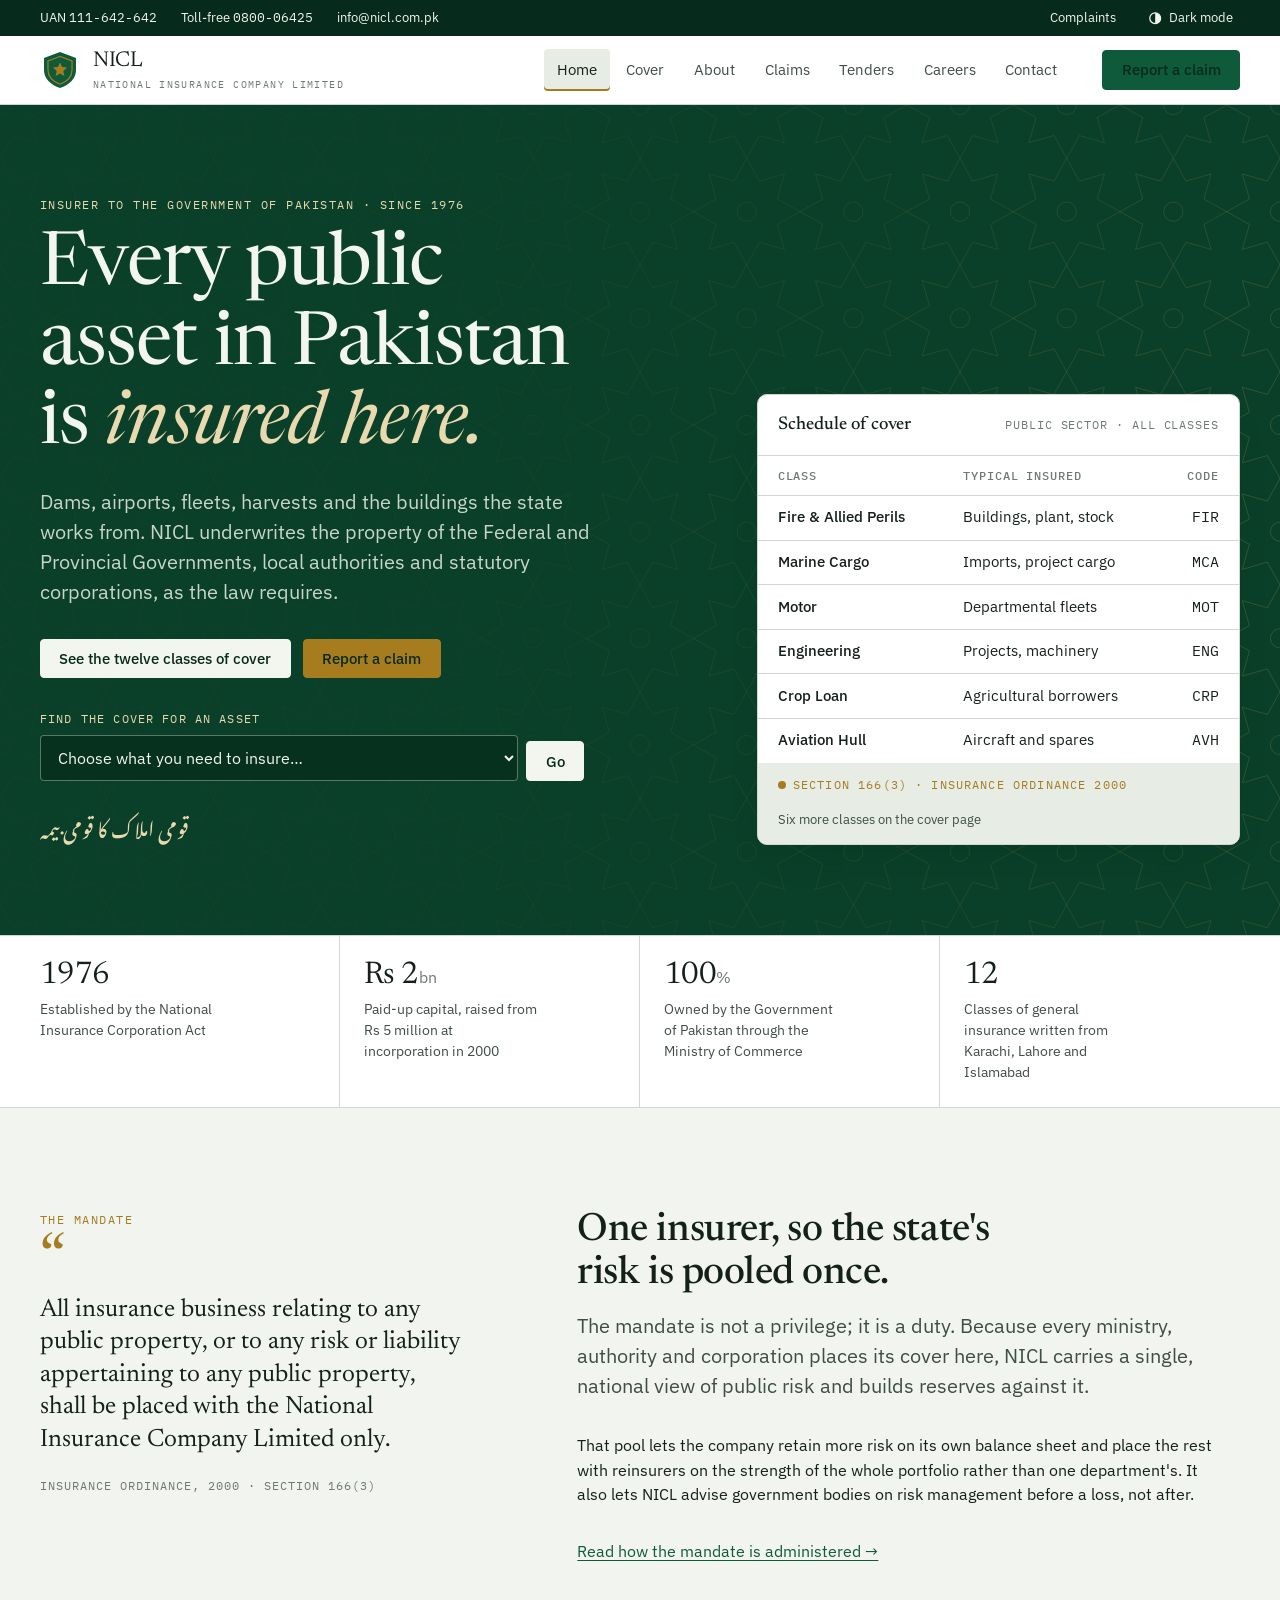
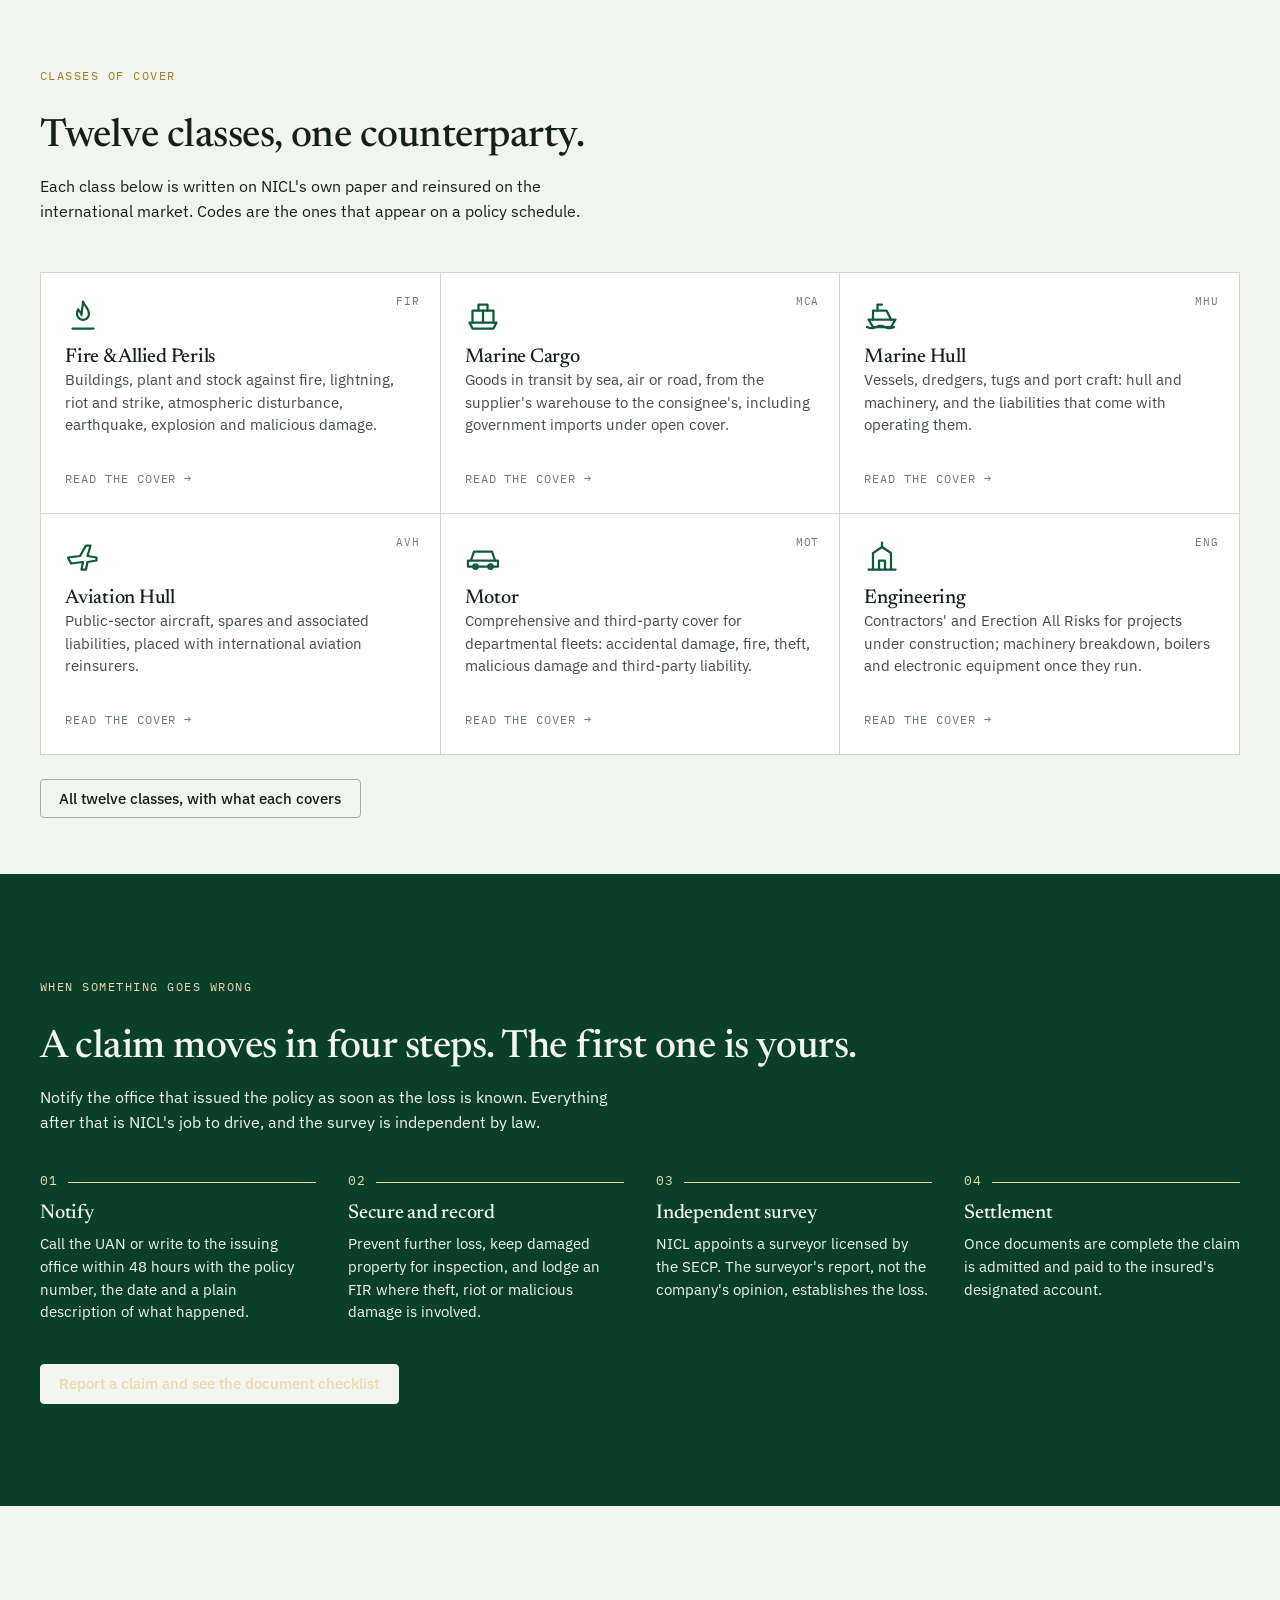
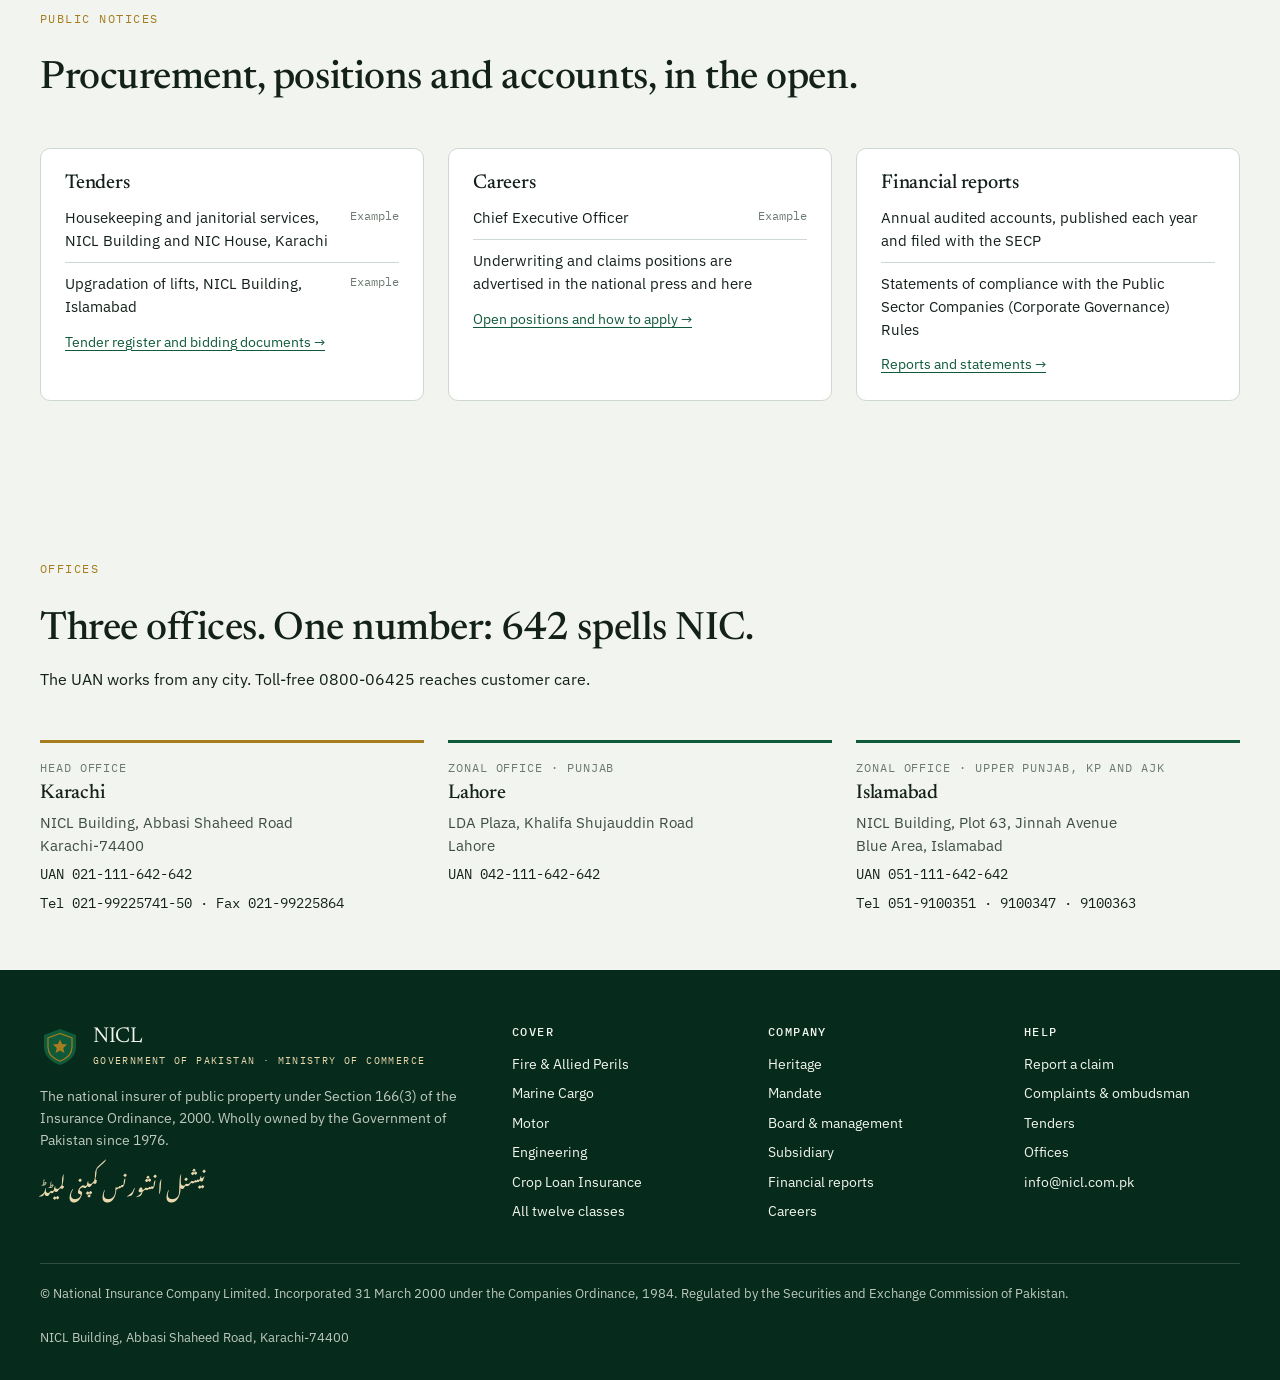
==== index.html @ 4b9f093c "NICL website redesign: static site, eight pages, light and dark themes A ground-up redesign of nicl." ====
<!doctype html>
<html lang="en">
<head>
<meta charset="utf-8">
<meta name="viewport" content="width=device-width, initial-scale=1, viewport-fit=cover">
<title>NICL · National Insurance Company Limited</title>
<meta name="description" content="The national insurer of public property in Pakistan. Twelve classes of general insurance for federal and provincial governments, local authorities and statutory corporations.">
<meta name="theme-color" content="#0a3f29">
<link rel="icon" href="data:image/svg+xml,%3Csvg xmlns='http://www.w3.org/2000/svg' viewBox='0 0 40 40'%3E%3Cpath d='M20 2 4 8v12c0 9 7 15 16 18 9-3 16-9 16-18V8Z' fill='%230f5a3a'/%3E%3Cpath d='M20 12.5l2.1 4.6 5 .5-3.8 3.4 1.1 4.9L20 23.4l-4.4 2.5 1.1-4.9-3.8-3.4 5-.5Z' fill='%23d6b25a'/%3E%3C/svg%3E">
<link rel="preconnect" href="https://fonts.googleapis.com"><link rel="preconnect" href="https://fonts.gstatic.com" crossorigin><link rel="stylesheet" href="https://fonts.googleapis.com/css2?family=Newsreader:ital,opsz,wght@0,6..72,400;0,6..72,500;1,6..72,400&family=IBM+Plex+Sans:wght@400;500;600&family=IBM+Plex+Mono:wght@400;500&family=Noto+Nastaliq+Urdu:wght@400&display=swap">
<link rel="stylesheet" href="assets/site.css">
</head>
<body>
<a class="skip" href="#main">Skip to content</a>
<div class="topbar"><div class="wrap">
  <span>UAN <a class="num" href="#contact-numbers">111-642-642</a></span>
  <span>Toll-free <a class="num" href="#contact-numbers">0800-06425</a></span>
  <a href="mailto:info@nicl.com.pk">info@nicl.com.pk</a>
  <span class="spacer"></span>
  <a href="complaints.html">Complaints</a>
  <button class="theme-btn" type="button" data-theme-toggle aria-pressed="false"><svg viewBox="0 0 16 16" aria-hidden="true"><circle cx="8" cy="8" r="6" fill="none" stroke="currentColor" stroke-width="1.4"/><path d="M8 2a6 6 0 0 1 0 12Z" fill="currentColor"/></svg><span>Dark mode</span></button>
</div></div>
<header class="header"><div class="wrap">
  <a class="brand" href="index.html" aria-label="NICL home"><svg viewBox="0 0 40 40" aria-hidden="true" focusable="false"><path d="M20 2 4 8v12c0 9 7 15 16 18 9-3 16-9 16-18V8Z" fill="var(--green)"/><path d="M20 6.5 8 11v9c0 7 5.2 11.6 12 14.2C26.8 31.6 32 27 32 20v-9Z" fill="none" stroke="var(--brass)" stroke-width="1.2"/><path d="M20 12.5l2.1 4.6 5 .5-3.8 3.4 1.1 4.9L20 23.4l-4.4 2.5 1.1-4.9-3.8-3.4 5-.5Z" fill="var(--brass)"/></svg><span><span class="brand-name">NICL</span><span class="brand-sub">National Insurance Company Limited</span></span></a>
  <button class="menu-btn" type="button" aria-expanded="false" aria-controls="site-nav">Menu</button>
  <nav class="nav" id="site-nav" aria-label="Primary"><ul><li><a href="index.html" aria-current="page">Home</a></li><li><a href="cover.html">Cover</a></li><li><a href="about.html">About</a></li><li><a href="claims.html">Claims</a></li><li><a href="tenders.html">Tenders</a></li><li><a href="careers.html">Careers</a></li><li><a href="contact.html">Contact</a></li></ul></nav>
  <a class="btn btn--primary cta" href="claims.html">Report a claim</a>
</div></header>
<main id="main">

<section class="hero" aria-labelledby="hero-title">
  <canvas id="hero-lattice" aria-hidden="true"></canvas>
  <div class="wrap">
    <div>
      <p class="eyebrow rise">Insurer to the Government of Pakistan · since 1976</p>
      <h1 id="hero-title" class="rise">Every public asset in Pakistan is <em>insured here.</em></h1>
      <p class="lede rise">Dams, airports, fleets, harvests and the buildings the state works from. NICL underwrites the property of the Federal and Provincial Governments, local authorities and statutory corporations, as the law requires.</p>
      <div class="hero-actions rise">
        <a class="btn btn--light" href="cover.html">See the twelve classes of cover</a>
        <a class="btn btn--brass" href="claims.html">Report a claim</a>
      </div>
      <form class="finder" id="finder" action="cover.html">
        <div>
          <label for="finder-select">Find the cover for an asset</label>
          <select id="finder-select" name="class">
            <option value="">Choose what you need to insure…</option>
            <option value="cover.html#fire">Fire & Allied Perils</option><option value="cover.html#marine-cargo">Marine Cargo</option><option value="cover.html#marine-hull">Marine Hull</option><option value="cover.html#aviation">Aviation Hull</option><option value="cover.html#motor">Motor</option><option value="cover.html#engineering">Engineering</option><option value="cover.html#crop">Crop Loan Insurance</option><option value="cover.html#surety">Credit Risk & Suretyship</option><option value="cover.html#liability">Liability</option><option value="cover.html#workers">Workers' Compensation</option><option value="cover.html#health">Accident & Health</option><option value="cover.html#travel">Travel</option>
          </select>
        </div>
        <button class="btn btn--light" type="submit">Go</button>
      </form>
      <p class="hero-urdu urdu" lang="ur">قومی املاک کا قومی بیمہ</p>
    </div>
    <div class="schedule" aria-label="Summary of what NICL covers">
      <div class="schedule-head"><strong>Schedule of cover</strong><span>Public sector · all classes</span></div>
      <table>
        <thead><tr><th scope="col">Class</th><th scope="col">Typical insured</th><th scope="col">Code</th></tr></thead>
        <tbody>
          <tr><td><a href="cover.html#fire">Fire &amp; Allied Perils</a></td><td>Buildings, plant, stock</td><td class="num">FIR</td></tr>
          <tr><td><a href="cover.html#marine-cargo">Marine Cargo</a></td><td>Imports, project cargo</td><td class="num">MCA</td></tr>
          <tr><td><a href="cover.html#motor">Motor</a></td><td>Departmental fleets</td><td class="num">MOT</td></tr>
          <tr><td><a href="cover.html#engineering">Engineering</a></td><td>Projects, machinery</td><td class="num">ENG</td></tr>
          <tr><td><a href="cover.html#crop">Crop Loan</a></td><td>Agricultural borrowers</td><td class="num">CRP</td></tr>
          <tr><td><a href="cover.html#aviation">Aviation Hull</a></td><td>Aircraft and spares</td><td class="num">AVH</td></tr>
        </tbody>
      </table>
      <div class="schedule-foot"><span class="seal">Section 166(3) · Insurance Ordinance 2000</span><span>Six more classes on the cover page</span></div>
    </div>
  </div>
</section>

<section class="mandate" aria-label="Key facts">
  <div class="wrap">
    <div class="fact"><b>1976</b><span>Established by the National Insurance Corporation Act</span></div>
    <div class="fact"><b>Rs&nbsp;2<small>bn</small></b><span>Paid-up capital, raised from Rs 5 million at incorporation in 2000</span></div>
    <div class="fact"><b>100<small>%</small></b><span>Owned by the Government of Pakistan through the Ministry of Commerce</span></div>
    <div class="fact"><b>12</b><span>Classes of general insurance written from Karachi, Lahore and Islamabad</span></div>
  </div>
</section>

<section class="section" aria-labelledby="mandate-title">
  <div class="wrap ordinance">
    <div>
      <p class="eyebrow">The mandate</p>
      <blockquote>All insurance business relating to any public property, or to any risk or liability appertaining to any public property, shall be placed with the National Insurance Company Limited only.
        <cite>Insurance Ordinance, 2000 · Section 166(3)</cite>
      </blockquote>
    </div>
    <div class="body">
      <h2 id="mandate-title">One insurer, so the state's risk is pooled once.</h2>
      <p class="lede">The mandate is not a privilege; it is a duty. Because every ministry, authority and corporation places its cover here, NICL carries a single, national view of public risk and builds reserves against it.</p>
      <p>That pool lets the company retain more risk on its own balance sheet and place the rest with reinsurers on the strength of the whole portfolio rather than one department's. It also lets NICL advise government bodies on risk management before a loss, not after.</p>
      <p><a href="about.html#mandate">Read how the mandate is administered →</a></p>
    </div>
  </div>
</section>

<section class="section section--tight" aria-labelledby="classes-title" style="padding-top:0">
  <div class="wrap">
    <div class="section-head">
      <p class="eyebrow">Classes of cover</p>
      <h2 id="classes-title">Twelve classes, one counterparty.</h2>
      <p>Each class below is written on NICL's own paper and reinsured on the international market. Codes are the ones that appear on a policy schedule.</p>
    </div>
    <div class="classes">
      <a class="class" href="cover.html#fire">
  <span class="class-code num" aria-hidden="true">FIR</span>
  <span class="class-glyph"><svg viewBox="0 0 24 24"><path d="M12 3c1 3 4 4.5 4 8.5A4 4 0 0 1 8 11c0-1 .3-2 .8-2.8C9.5 10 11 10.5 11 12c0-3 1-6 1-9Z"/><path d="M5 21h14"/></svg></span>
  <span><h3>Fire &amp; Allied Perils</h3><p>Buildings, plant and stock against fire, lightning, riot and strike, atmospheric disturbance, earthquake, explosion and malicious damage.</p></span>
  <span class="class-more">Read the cover →</span>
</a>
<a class="class" href="cover.html#marine-cargo">
  <span class="class-code num" aria-hidden="true">MCA</span>
  <span class="class-glyph"><svg viewBox="0 0 24 24"><path d="M3 17h18l-2 4H5Z"/><path d="M5 17V9h14v8"/><path d="M9 9V5h6v4"/><path d="M12 9v8"/></svg></span>
  <span><h3>Marine Cargo</h3><p>Goods in transit by sea, air or road, from the supplier's warehouse to the consignee's, including government imports under open cover.</p></span>
  <span class="class-more">Read the cover →</span>
</a>
<a class="class" href="cover.html#marine-hull">
  <span class="class-code num" aria-hidden="true">MHU</span>
  <span class="class-glyph"><svg viewBox="0 0 24 24"><path d="M3 15h18l-3 5H6Z"/><path d="M6 15V9h9l3 6"/><path d="M9 9V5h3"/><path d="M2 20c2 1 4 1 6 0s4-1 6 0 4 1 6 0"/></svg></span>
  <span><h3>Marine Hull</h3><p>Vessels, dredgers, tugs and port craft: hull and machinery, and the liabilities that come with operating them.</p></span>
  <span class="class-more">Read the cover →</span>
</a>
<a class="class" href="cover.html#aviation">
  <span class="class-code num" aria-hidden="true">AVH</span>
  <span class="class-glyph"><svg viewBox="0 0 24 24"><path d="M2 13l8-1 4-7h3l-2 7 6 1v2l-6 1-1 5h-3l1-5-8 1Z"/></svg></span>
  <span><h3>Aviation Hull</h3><p>Public-sector aircraft, spares and associated liabilities, placed with international aviation reinsurers.</p></span>
  <span class="class-more">Read the cover →</span>
</a>
<a class="class" href="cover.html#motor">
  <span class="class-code num" aria-hidden="true">MOT</span>
  <span class="class-glyph"><svg viewBox="0 0 24 24"><path d="M4 15l2-6h12l2 6"/><path d="M2 15h20v4H2Z"/><circle cx="7" cy="19" r="1.5"/><circle cx="17" cy="19" r="1.5"/></svg></span>
  <span><h3>Motor</h3><p>Comprehensive and third-party cover for departmental fleets: accidental damage, fire, theft, malicious damage and third-party liability.</p></span>
  <span class="class-more">Read the cover →</span>
</a>
<a class="class" href="cover.html#engineering">
  <span class="class-code num" aria-hidden="true">ENG</span>
  <span class="class-glyph"><svg viewBox="0 0 24 24"><path d="M3 21h18"/><path d="M6 21V10l6-4 6 4v11"/><path d="M10 21v-6h4v6"/><path d="M12 3v3"/></svg></span>
  <span><h3>Engineering</h3><p>Contractors' and Erection All Risks for projects under construction; machinery breakdown, boilers and electronic equipment once they run.</p></span>
  <span class="class-more">Read the cover →</span>
</a>
    </div>
    <p style="margin-top:1.5rem"><a class="btn btn--ghost" href="cover.html">All twelve classes, with what each covers</a></p>
  </div>
</section>

<section class="section section--green" aria-labelledby="claims-title">
  <div class="wrap">
    <div class="section-head">
      <p class="eyebrow">When something goes wrong</p>
      <h2 id="claims-title">A claim moves in four steps. The first one is yours.</h2>
      <p>Notify the office that issued the policy as soon as the loss is known. Everything after that is NICL's job to drive, and the survey is independent by law.</p>
    </div>
    <ol class="steps">
      <li><h3>Notify</h3><p>Call the UAN or write to the issuing office within 48 hours with the policy number, the date and a plain description of what happened.</p></li>
      <li><h3>Secure and record</h3><p>Prevent further loss, keep damaged property for inspection, and lodge an FIR where theft, riot or malicious damage is involved.</p></li>
      <li><h3>Independent survey</h3><p>NICL appoints a surveyor licensed by the SECP. The surveyor's report, not the company's opinion, establishes the loss.</p></li>
      <li><h3>Settlement</h3><p>Once documents are complete the claim is admitted and paid to the insured's designated account.</p></li>
    </ol>
    <p style="margin-top:2.5rem"><a class="btn btn--light" href="claims.html">Report a claim and see the document checklist</a></p>
  </div>
</section>

<section class="section" aria-labelledby="notices-title">
  <div class="wrap">
    <div class="section-head">
      <p class="eyebrow">Public notices</p>
      <h2 id="notices-title">Procurement, positions and accounts, in the open.</h2>
    </div>
    <div class="notices">
      <div class="notice">
        <h3>Tenders</h3>
        <ul>
          <li><span>Housekeeping and janitorial services, NICL Building and NIC House, Karachi</span><time>Example</time></li>
          <li><span>Upgradation of lifts, NICL Building, Islamabad</span><time>Example</time></li>
        </ul>
        <a class="more" href="tenders.html">Tender register and bidding documents →</a>
      </div>
      <div class="notice">
        <h3>Careers</h3>
        <ul>
          <li><span>Chief Executive Officer</span><time>Example</time></li>
          <li><span>Underwriting and claims positions are advertised in the national press and here</span><time></time></li>
        </ul>
        <a class="more" href="careers.html">Open positions and how to apply →</a>
      </div>
      <div class="notice">
        <h3>Financial reports</h3>
        <ul>
          <li><span>Annual audited accounts, published each year and filed with the SECP</span><time></time></li>
          <li><span>Statements of compliance with the Public Sector Companies (Corporate Governance) Rules</span><time></time></li>
        </ul>
        <a class="more" href="about.html#reports">Reports and statements →</a>
      </div>
    </div>
  </div>
</section>

<section class="section section--tight" aria-labelledby="offices-title" id="contact-numbers">
  <div class="wrap">
    <div class="section-head">
      <p class="eyebrow">Offices</p>
      <h2 id="offices-title">Three offices. One number: 642 spells NIC.</h2>
      <p>The UAN works from any city. Toll-free 0800-06425 reaches customer care.</p>
    </div>
    <div class="offices">
      <div class="office is-head"><span class="region">Head office</span><h3>Karachi</h3><address>NICL Building, Abbasi Shaheed Road<br>Karachi-74400</address><span class="num">UAN 021-111-642-642</span><span class="num">Tel 021-99225741-50 · Fax 021-99225864</span></div>
      <div class="office"><span class="region">Zonal office · Punjab</span><h3>Lahore</h3><address>LDA Plaza, Khalifa Shujauddin Road<br>Lahore</address><span class="num">UAN 042-111-642-642</span></div>
      <div class="office"><span class="region">Zonal office · Upper Punjab, KP and AJK</span><h3>Islamabad</h3><address>NICL Building, Plot 63, Jinnah Avenue<br>Blue Area, Islamabad</address><span class="num">UAN 051-111-642-642</span><span class="num">Tel 051-9100351 · 9100347 · 9100363</span></div>
    </div>
  </div>
</section>

</main>
<footer class="footer"><div class="wrap">
  <div class="footer-grid">
    <div>
      <a class="brand" href="index.html"><svg viewBox="0 0 40 40" aria-hidden="true" focusable="false"><path d="M20 2 4 8v12c0 9 7 15 16 18 9-3 16-9 16-18V8Z" fill="var(--green)"/><path d="M20 6.5 8 11v9c0 7 5.2 11.6 12 14.2C26.8 31.6 32 27 32 20v-9Z" fill="none" stroke="var(--brass)" stroke-width="1.2"/><path d="M20 12.5l2.1 4.6 5 .5-3.8 3.4 1.1 4.9L20 23.4l-4.4 2.5 1.1-4.9-3.8-3.4 5-.5Z" fill="var(--brass)"/></svg><span><span class="brand-name">NICL</span><span class="brand-sub">Government of Pakistan · Ministry of Commerce</span></span></a>
      <p>The national insurer of public property under Section 166(3) of the Insurance Ordinance, 2000. Wholly owned by the Government of Pakistan since 1976.</p>
      <p class="urdu" lang="ur">نیشنل انشورنس کمپنی لمیٹڈ</p>
    </div>
    <div><h4>Cover</h4><ul>
      <li><a href="cover.html#fire">Fire &amp; Allied Perils</a></li>
      <li><a href="cover.html#marine-cargo">Marine Cargo</a></li>
      <li><a href="cover.html#motor">Motor</a></li>
      <li><a href="cover.html#engineering">Engineering</a></li>
      <li><a href="cover.html#crop">Crop Loan Insurance</a></li>
      <li><a href="cover.html">All twelve classes</a></li>
    </ul></div>
    <div><h4>Company</h4><ul>
      <li><a href="about.html#heritage">Heritage</a></li>
      <li><a href="about.html#mandate">Mandate</a></li>
      <li><a href="about.html#leadership">Board &amp; management</a></li>
      <li><a href="about.html#subsidiary">Subsidiary</a></li>
      <li><a href="about.html#reports">Financial reports</a></li>
      <li><a href="careers.html">Careers</a></li>
    </ul></div>
    <div><h4>Help</h4><ul>
      <li><a href="claims.html">Report a claim</a></li>
      <li><a href="complaints.html">Complaints &amp; ombudsman</a></li>
      <li><a href="tenders.html">Tenders</a></li>
      <li><a href="contact.html">Offices</a></li>
      <li><a href="mailto:info@nicl.com.pk">info@nicl.com.pk</a></li>
    </ul></div>
  </div>
  <div class="footer-legal">
    <p>© National Insurance Company Limited. Incorporated 31 March 2000 under the Companies Ordinance, 1984. Regulated by the Securities and Exchange Commission of Pakistan.</p>
    <p>NICL Building, Abbasi Shaheed Road, Karachi-74400</p>
  </div>
</div></footer>
<script src="assets/site.js" defer></script>
</body>
</html>
---- assets/site.css ----
/* ==========================================================================
   NICL — National Insurance Company Limited
   Design system. Every colour, size and duration lives here as a token.
   Light is the default; dark follows the viewer's preference or an explicit
   data-theme stamp on <html>.
   ========================================================================== */

:root {
  /* Ground and surfaces: a lime-washed paper, biased toward the green. */
  --ground: #f1f4ef;
  --surface: #ffffff;
  --surface-2: #e7ece5;
  --ink: #14201a;
  --ink-2: #3f4d45;
  --ink-3: #6d7a72;
  --line: #cfd8d0;
  --line-strong: #9fb0a4;

  /* Brand: the deep state green, and brass for seals and rules. */
  --green: #0f5a3a;
  --green-deep: #0a3f29;
  --green-ink: #062a1b;
  --green-tint: #d9e8dd;
  --brass: #a67c1f;
  --brass-soft: #e9d9ae;
  --on-green: #f3f6ee;

  /* Semantic, separate from the accent. */
  --ok: #1f7a4d;
  --warn: #9a6400;
  --critical: #a83232;

  /* Type */
  --font-display: "Newsreader", "Iowan Old Style", "Palatino Linotype", Georgia, serif;
  --font-body: "IBM Plex Sans", "Segoe UI", Roboto, Helvetica, Arial, sans-serif;
  --font-mono: "IBM Plex Mono", "SFMono-Regular", Menlo, Consolas, monospace;
  --font-urdu: "Noto Nastaliq Urdu", "Jameel Noori Nastaleeq", serif;

  --step--1: 0.875rem;
  --step-0: 1rem;
  --step-1: 1.25rem;
  --step-2: 1.5625rem;
  --step-3: 1.953rem;
  --step-4: 2.441rem;
  --step-5: 3.052rem;
  --step-6: clamp(2.8rem, 6vw, 4.6rem);

  --measure: 64ch;
  --gutter: clamp(1rem, 4vw, 2.5rem);
  --wrap: 1200px;
  --radius: 4px;
  --radius-lg: 10px;

  --ease: cubic-bezier(.2,.7,.2,1);
  --t-fast: 160ms;
  --t-slow: 420ms;

  --shadow-lift: 0 18px 40px -24px rgba(6, 42, 27, .35);
  color-scheme: light;
}

@media (prefers-color-scheme: dark) {
  :root:not([data-theme="light"]) {
    --ground: #0d1712;
    --surface: #142019;
    --surface-2: #1b2a21;
    --ink: #edf0e8;
    --ink-2: #c1cbc2;
    --ink-3: #8c9a90;
    --line: #26362c;
    --line-strong: #3d5245;
    --green: #5fbf92;
    --green-deep: #0c3d28;
    --green-ink: #07271a;
    --green-tint: #173627;
    --brass: #d6b25a;
    --brass-soft: #4a3d1c;
    --on-green: #eef3ea;
    --ok: #6fcf97;
    --warn: #e0b04a;
    --critical: #e08080;
    --shadow-lift: 0 18px 40px -24px rgba(0, 0, 0, .7);
    color-scheme: dark;
  }
}
:root[data-theme="dark"] {
  --ground: #0d1712;
  --surface: #142019;
  --surface-2: #1b2a21;
  --ink: #edf0e8;
  --ink-2: #c1cbc2;
  --ink-3: #8c9a90;
  --line: #26362c;
  --line-strong: #3d5245;
  --green: #5fbf92;
  --green-deep: #0c3d28;
  --green-ink: #07271a;
  --green-tint: #173627;
  --brass: #d6b25a;
  --brass-soft: #4a3d1c;
  --on-green: #eef3ea;
  --ok: #6fcf97;
  --warn: #e0b04a;
  --critical: #e08080;
  --shadow-lift: 0 18px 40px -24px rgba(0, 0, 0, .7);
  color-scheme: dark;
}

/* --------------------------------------------------------------------------
   Base
   -------------------------------------------------------------------------- */
*, *::before, *::after { box-sizing: border-box; }
html { -webkit-text-size-adjust: 100%; scroll-behavior: smooth; }
html, body { overflow-x: clip; }
@media (prefers-reduced-motion: reduce) {
  html { scroll-behavior: auto; }
  *, *::before, *::after { animation: none !important; transition: none !important; }
}
body {
  margin: 0;
  background: var(--ground);
  color: var(--ink);
  font-family: var(--font-body);
  font-size: var(--step-0);
  line-height: 1.55;
  -webkit-font-smoothing: antialiased;
}
img, svg { max-width: 100%; display: block; }
a { color: var(--green); text-underline-offset: .18em; text-decoration-thickness: 1px; }
a:hover { color: var(--green-deep); }
:root[data-theme="dark"] a:hover, :root:not([data-theme="light"]) a:hover { color: var(--brass); }
:focus-visible { outline: 3px solid var(--brass); outline-offset: 3px; border-radius: 2px; }
[hidden] { display: none !important; }

h1, h2, h3, h4 {
  font-family: var(--font-display);
  font-weight: 500;
  line-height: 1.08;
  letter-spacing: -0.012em;
  margin: 0;
  text-wrap: balance;
  color: var(--ink);
}
h1 { font-size: var(--step-6); font-weight: 400; }
h2 { font-size: var(--step-4); }
h3 { font-size: var(--step-2); }
h4 { font-size: var(--step-1); font-family: var(--font-body); font-weight: 600; letter-spacing: 0; }
p { margin: 0; max-width: var(--measure); }
p + p { margin-top: 1em; }
.lede { font-size: var(--step-1); line-height: 1.5; color: var(--ink-2); }
.small { font-size: var(--step--1); color: var(--ink-3); }
.eyebrow {
  font-family: var(--font-mono);
  font-size: .78rem;
  letter-spacing: .12em;
  text-transform: uppercase;
  color: var(--brass);
  margin: 0 0 .9rem;
}
.num { font-variant-numeric: tabular-nums; font-family: var(--font-mono); }
.urdu { font-family: var(--font-urdu); unicode-bidi: isolate; line-height: 2; max-width: none; }

.skip {
  position: absolute; left: 1rem; top: -4rem;
  background: var(--green); color: var(--on-green); padding: .6rem 1rem;
  border-radius: var(--radius); z-index: 100; text-decoration: none;
}
.skip:focus { top: 1rem; }

.wrap { width: min(100% - 2 * var(--gutter), var(--wrap)); margin-inline: auto; }
.section { padding-block: clamp(3.5rem, 8vw, 6.5rem); }
.section--tight { padding-block: clamp(2rem, 5vw, 3.5rem); }
.section--green { background: var(--green-deep); color: var(--on-green); }
.section--green h2, .section--green h3, .section--green p { color: var(--on-green); }
.section--green .eyebrow { color: var(--brass-soft); }
.section--green a { color: var(--brass-soft); }
.section-head { display: grid; gap: 1rem; margin-bottom: clamp(1.75rem, 4vw, 3rem); max-width: 60rem; }
.section-head p { max-width: 58ch; }
.rule { border: 0; border-top: 1px solid var(--line); margin: 0; }
.rule--brass { border-top: 2px solid var(--brass); width: 4rem; }

/* --------------------------------------------------------------------------
   Header
   -------------------------------------------------------------------------- */
.topbar {
  background: var(--green-ink);
  color: var(--on-green);
  font-size: .8rem;
}
.topbar .wrap { display: flex; flex-wrap: wrap; gap: .5rem 1.5rem; align-items: center; min-height: 2.25rem; }
.topbar a { color: var(--on-green); text-decoration: none; }
.topbar a:hover { color: var(--brass-soft); text-decoration: underline; }
.topbar .spacer { flex: 1; }
.topbar .num { font-size: .8rem; }

.header {
  position: sticky; top: env(safe-area-inset-top, 0px); z-index: 50;
  background: color-mix(in srgb, var(--surface) 92%, transparent);
  backdrop-filter: saturate(140%) blur(10px);
  border-bottom: 1px solid var(--line);
}
.header .wrap { display: flex; align-items: center; gap: 1.5rem; min-height: 4.25rem; }
.brand { display: flex; align-items: center; gap: .8rem; text-decoration: none; color: var(--ink); }
.brand svg { width: 2.5rem; height: 2.5rem; flex: none; }
.brand-name { font-family: var(--font-display); font-size: 1.35rem; line-height: 1; letter-spacing: -.01em; }
.brand-sub { display: block; font-family: var(--font-mono); font-size: .62rem; letter-spacing: .14em; text-transform: uppercase; color: var(--ink-3); margin-top: .3rem; }
.nav { margin-left: auto; }
.nav ul { list-style: none; margin: 0; padding: 0; display: flex; gap: .25rem; }
.nav a {
  display: inline-block; padding: .55rem .8rem; border-radius: var(--radius);
  color: var(--ink-2); text-decoration: none; font-size: .95rem;
}
.nav a:hover, .nav a[aria-current="page"] { color: var(--ink); background: var(--surface-2); }
.nav a[aria-current="page"] { box-shadow: inset 0 -2px 0 var(--brass); }
.header .cta { margin-left: .5rem; }
.menu-btn {
  display: none; margin-left: auto; background: none; border: 1px solid var(--line-strong);
  color: var(--ink); border-radius: var(--radius); padding: .5rem .7rem; font: inherit; cursor: pointer;
}
@media (max-width: 900px) {
  .nav { display: none; position: absolute; left: 0; right: 0; top: 100%; background: var(--surface); border-bottom: 1px solid var(--line); padding: .75rem var(--gutter) 1rem; }
  .nav.is-open { display: block; }
  .nav ul { flex-direction: column; }
  .nav a { display: block; padding: .8rem .6rem; font-size: 1.05rem; }
  .menu-btn { display: inline-block; }
  .header .cta { display: none; }
}

/* Buttons */
.btn {
  display: inline-flex; align-items: center; gap: .5rem;
  padding: .7rem 1.15rem; border-radius: var(--radius);
  font: 500 .95rem/1 var(--font-body); text-decoration: none; cursor: pointer;
  border: 1px solid transparent; transition: background var(--t-fast) var(--ease), color var(--t-fast) var(--ease), transform var(--t-fast) var(--ease);
}
.btn:active { transform: translateY(1px); }
.btn--primary { background: var(--green); color: var(--on-green); border-color: var(--green); }
.btn--primary:hover { background: var(--green-deep); color: var(--on-green); }
:root[data-theme="dark"] .btn--primary, :root:not([data-theme="light"]) .btn--primary { color: var(--green-ink); }
:root[data-theme="dark"] .btn--primary:hover, :root:not([data-theme="light"]) .btn--primary:hover { background: var(--brass); color: var(--green-ink); }
.btn--ghost { background: transparent; color: var(--ink); border-color: var(--line-strong); }
.btn--ghost:hover { border-color: var(--ink); color: var(--ink); }
.btn--light { background: var(--on-green); color: var(--green-ink); border-color: var(--on-green); }
.btn--light:hover { background: var(--brass-soft); color: var(--green-ink); }
.btn--brass { background: var(--brass); color: var(--green-ink); border-color: var(--brass); }
.btn--brass:hover { background: var(--brass-soft); color: var(--green-ink); }
.btn svg { width: 1em; height: 1em; }

/* --------------------------------------------------------------------------
   Hero
   -------------------------------------------------------------------------- */
.hero {
  position: relative; overflow: hidden;
  background: var(--green-deep); color: var(--on-green);
}
.hero canvas { position: absolute; inset: 0; width: 100%; height: 100%; opacity: .55; }
.hero .wrap {
  position: relative; display: grid; gap: 2.5rem;
  grid-template-columns: minmax(0, 7fr) minmax(0, 5fr);
  padding-block: clamp(3rem, 7vw, 6rem);
  align-items: end;
}
.hero h1 { color: var(--on-green); max-width: 14ch; }
.hero h1 em { font-style: italic; color: var(--brass-soft); }
.hero .lede { color: color-mix(in srgb, var(--on-green) 82%, transparent); max-width: 46ch; margin-top: 1.25rem; }
.hero .eyebrow { color: var(--brass-soft); }
.hero-actions { display: flex; flex-wrap: wrap; gap: .75rem; margin-top: 2rem; }
.hero-urdu { font-size: 1.25rem; color: var(--brass-soft); margin-top: 1.5rem; }

/* The schedule card: a policy-schedule table, the object only an insurer would show. */
.schedule {
  background: var(--surface); color: var(--ink);
  border-radius: var(--radius-lg); box-shadow: var(--shadow-lift);
  overflow: auto; border: 1px solid var(--line);
}
.schedule-head { padding: 1rem 1.25rem; border-bottom: 1px solid var(--line); display: flex; justify-content: space-between; align-items: baseline; gap: 1rem; }
.schedule-head strong { font-family: var(--font-display); font-size: 1.15rem; font-weight: 500; }
.schedule-head span { font-family: var(--font-mono); font-size: .72rem; color: var(--ink-3); letter-spacing: .08em; text-transform: uppercase; }
.schedule table { width: 100%; border-collapse: collapse; font-size: .92rem; }
.schedule th, .schedule td { text-align: left; padding: .65rem 1.25rem; border-bottom: 1px solid var(--line); vertical-align: top; }
.schedule th { font-family: var(--font-mono); font-weight: 500; font-size: .72rem; letter-spacing: .08em; text-transform: uppercase; color: var(--ink-3); }
.schedule td:last-child, .schedule th:last-child { text-align: right; white-space: nowrap; }
.schedule tr:last-child td { border-bottom: 0; }
.schedule td a { color: var(--ink); text-decoration: none; font-weight: 500; }
.schedule td a:hover { color: var(--green); text-decoration: underline; }
.schedule-foot { padding: .85rem 1.25rem; background: var(--surface-2); font-size: .82rem; color: var(--ink-2); display: flex; justify-content: space-between; gap: 1rem; flex-wrap: wrap; }
.seal { display: inline-flex; align-items: center; gap: .4rem; color: var(--brass); font-family: var(--font-mono); font-size: .72rem; letter-spacing: .1em; text-transform: uppercase; }
.seal::before { content: ""; width: .55rem; height: .55rem; border-radius: 50%; background: var(--brass); }

@media (max-width: 900px) {
  .hero .wrap { grid-template-columns: minmax(0, 1fr); align-items: start; }
}

/* --------------------------------------------------------------------------
   Mandate strip
   -------------------------------------------------------------------------- */
.mandate { border-top: 1px solid var(--line); border-bottom: 1px solid var(--line); background: var(--surface); }
.mandate .wrap { display: grid; grid-template-columns: repeat(4, minmax(0, 1fr)); }
.fact { padding: 1.5rem 1.25rem 1.5rem 0; border-right: 1px solid var(--line); }
.fact:last-child { border-right: 0; }
.fact + .fact { padding-left: 1.5rem; }
.fact b { display: block; font-family: var(--font-display); font-weight: 400; font-size: var(--step-3); line-height: 1; letter-spacing: -.02em; }
.fact b small { font-size: .5em; letter-spacing: 0; color: var(--ink-3); font-family: var(--font-body); }
.fact span { display: block; font-size: .85rem; color: var(--ink-2); margin-top: .5rem; max-width: 22ch; }
@media (max-width: 900px) {
  .mandate .wrap { grid-template-columns: repeat(2, minmax(0, 1fr)); }
  .fact:nth-child(2) { border-right: 0; }
  .fact:nth-child(n+3) { border-top: 1px solid var(--line); }
  .fact:nth-child(3) { padding-left: 0; }
}
@media (max-width: 480px) {
  .mandate .wrap { grid-template-columns: 1fr; }
  .fact { border-right: 0; padding-left: 0; }
  .fact + .fact { border-top: 1px solid var(--line); padding-left: 0; }
}

/* --------------------------------------------------------------------------
   Quote block (Section 166)
   -------------------------------------------------------------------------- */
.ordinance { display: grid; grid-template-columns: minmax(0, 5fr) minmax(0, 7fr); gap: clamp(2rem, 5vw, 5rem); align-items: start; }
.ordinance blockquote { margin: 0; font-family: var(--font-display); font-size: var(--step-2); line-height: 1.3; color: var(--ink); max-width: 30ch; }
.ordinance blockquote::before { content: "\201C"; display: block; font-size: 4rem; line-height: .6; color: var(--brass); margin-bottom: .75rem; }
.ordinance cite { display: block; margin-top: 1.25rem; font-style: normal; font-family: var(--font-mono); font-size: .78rem; letter-spacing: .08em; text-transform: uppercase; color: var(--ink-3); }
.ordinance .body { display: grid; gap: 1rem; }
@media (max-width: 800px) { .ordinance { grid-template-columns: 1fr; } }

/* --------------------------------------------------------------------------
   Cover classes grid
   -------------------------------------------------------------------------- */
.classes { display: grid; grid-template-columns: repeat(3, minmax(0, 1fr)); gap: 1px; background: var(--line); border: 1px solid var(--line); }
.class {
  background: var(--surface); padding: 1.5rem; display: grid; grid-template-rows: auto 1fr auto; gap: .9rem;
  text-decoration: none; color: var(--ink); min-height: 15rem; position: relative;
  transition: background var(--t-fast) var(--ease);
}
.class:hover { background: var(--green-tint); color: var(--ink); }
.class:hover .class-more { color: var(--green); }
.class-glyph { width: 2.25rem; height: 2.25rem; color: var(--green); }
.class-glyph svg { width: 100%; height: 100%; stroke: currentColor; fill: none; stroke-width: 1.5; stroke-linecap: round; stroke-linejoin: round; }
.class h3 { font-size: var(--step-1); }
.class p { font-size: .92rem; color: var(--ink-2); }
.class-more { font-family: var(--font-mono); font-size: .75rem; letter-spacing: .08em; text-transform: uppercase; color: var(--ink-3); }
.class-code { position: absolute; top: 1.25rem; right: 1.25rem; font-family: var(--font-mono); font-size: .7rem; color: var(--ink-3); letter-spacing: .08em; }
@media (max-width: 900px) { .classes { grid-template-columns: repeat(2, minmax(0, 1fr)); } }
@media (max-width: 560px) { .classes { grid-template-columns: 1fr; } .class { min-height: 0; } }

/* --------------------------------------------------------------------------
   Steps (claims) — a real sequence, so numbering carries information.
   -------------------------------------------------------------------------- */
.steps { list-style: none; margin: 0; padding: 0; display: grid; grid-template-columns: repeat(4, minmax(0, 1fr)); gap: 2rem; counter-reset: step; }
.steps li { counter-increment: step; position: relative; padding-top: 1.25rem; border-top: 1px solid var(--brass); }
.steps li::before {
  content: counter(step, decimal-leading-zero); position: absolute; top: -.75rem; left: 0;
  font-family: var(--font-mono); font-size: .8rem; letter-spacing: .1em; color: var(--brass); background: var(--ground); padding-right: .6rem;
}
.section--green .steps li::before { background: var(--green-deep); color: var(--brass-soft); }
.section--green .steps li { border-top-color: var(--brass-soft); }
.steps h3 { font-size: var(--step-1); margin-bottom: .5rem; }
.steps p { font-size: .92rem; }
@media (max-width: 900px) { .steps { grid-template-columns: repeat(2, minmax(0, 1fr)); } }
@media (max-width: 520px) { .steps { grid-template-columns: 1fr; } }

/* --------------------------------------------------------------------------
   Offices
   -------------------------------------------------------------------------- */
.offices { display: grid; grid-template-columns: repeat(3, minmax(0, 1fr)); gap: 1.5rem; }
.office { border-top: 3px solid var(--green); padding-top: 1rem; display: grid; gap: .4rem; align-content: start; }
.office.is-head { border-top-color: var(--brass); }
.office h3 { font-size: var(--step-1); }
.office .region { font-family: var(--font-mono); font-size: .72rem; letter-spacing: .08em; text-transform: uppercase; color: var(--ink-3); }
.office address { font-style: normal; color: var(--ink-2); font-size: .95rem; line-height: 1.5; }
.office .num { display: block; font-size: .9rem; color: var(--ink); }
@media (max-width: 800px) { .offices { grid-template-columns: 1fr; } }

/* --------------------------------------------------------------------------
   Notices (tenders / careers / reports)
   -------------------------------------------------------------------------- */
.notices { display: grid; grid-template-columns: repeat(3, minmax(0, 1fr)); gap: 1.5rem; }
.notice { background: var(--surface); border: 1px solid var(--line); border-radius: var(--radius-lg); padding: 1.5rem; display: grid; gap: .75rem; align-content: start; }
.notice h3 { font-size: var(--step-1); }
.notice ul { list-style: none; margin: 0; padding: 0; display: grid; gap: .6rem; }
.notice li { display: grid; grid-template-columns: 1fr auto; gap: 1rem; font-size: .92rem; padding-bottom: .6rem; border-bottom: 1px solid var(--line); }
.notice li:last-child { border-bottom: 0; padding-bottom: 0; }
.notice li time { font-family: var(--font-mono); font-size: .75rem; color: var(--ink-3); white-space: nowrap; }
.notice .more { font-size: .9rem; }
@media (max-width: 800px) { .notices { grid-template-columns: 1fr; } }

/* Pills */
.pill { display: inline-block; font-family: var(--font-mono); font-size: .7rem; letter-spacing: .08em; text-transform: uppercase; padding: .2rem .5rem; border-radius: 999px; border: 1px solid var(--line-strong); color: var(--ink-2); }
.pill--open { border-color: var(--ok); color: var(--ok); }
.pill--closing { border-color: var(--warn); color: var(--warn); }
.pill--closed { border-color: var(--line-strong); color: var(--ink-3); }

/* --------------------------------------------------------------------------
   Prose pages
   -------------------------------------------------------------------------- */
.page-head { padding-block: clamp(2.5rem, 6vw, 4.5rem) clamp(1.5rem, 4vw, 3rem); border-bottom: 1px solid var(--line); background: var(--surface); }
.page-head h1 { font-size: var(--step-5); max-width: 18ch; }
.page-head .lede { margin-top: 1rem; }
.crumbs { font-family: var(--font-mono); font-size: .75rem; letter-spacing: .06em; color: var(--ink-3); margin-bottom: 1.25rem; }
.crumbs a { color: var(--ink-3); text-decoration: none; }
.crumbs a:hover { color: var(--ink); text-decoration: underline; }
.crumbs span { margin-inline: .4rem; }

.layout { display: grid; grid-template-columns: 14rem minmax(0, 1fr); gap: clamp(2rem, 5vw, 5rem); }
.toc { position: sticky; top: calc(4.75rem + env(safe-area-inset-top, 0px)); align-self: start; }
.toc ul { list-style: none; margin: 0; padding: 0; display: grid; gap: .2rem; border-left: 1px solid var(--line); }
.toc a { display: block; padding: .35rem .9rem; font-size: .9rem; color: var(--ink-2); text-decoration: none; margin-left: -1px; border-left: 2px solid transparent; }
.toc a:hover { color: var(--ink); }
.toc a.is-active { color: var(--green); border-left-color: var(--brass); }
.toc .eyebrow { margin-bottom: .6rem; }
@media (max-width: 800px) { .layout { grid-template-columns: 1fr; } .toc { position: static; } }

.prose { display: grid; gap: 1.25rem; }
.prose h2 { font-size: var(--step-3); margin-top: 1.5rem; scroll-margin-top: 6rem; }
.prose h2:first-child { margin-top: 0; }
.prose h3 { font-size: var(--step-1); margin-top: .5rem; }
.prose ul, .prose ol { margin: 0; padding-left: 1.25rem; max-width: var(--measure); display: grid; gap: .4rem; }
.prose li::marker { color: var(--brass); }
.prose dl { display: grid; grid-template-columns: max-content minmax(0, 1fr); gap: .5rem 1.5rem; margin: 0; max-width: var(--measure); }
.prose dt { font-family: var(--font-mono); font-size: .78rem; letter-spacing: .06em; text-transform: uppercase; color: var(--ink-3); padding-top: .2rem; }
.prose dd { margin: 0; }
.prose table { border-collapse: collapse; width: 100%; font-size: .92rem; }
.prose th, .prose td { text-align: left; padding: .6rem .75rem; border-bottom: 1px solid var(--line); vertical-align: top; }
.prose th { font-family: var(--font-mono); font-weight: 500; font-size: .72rem; letter-spacing: .08em; text-transform: uppercase; color: var(--ink-3); }
.table-scroll { overflow-x: auto; }
.callout { background: var(--surface); border: 1px solid var(--line); border-left: 4px solid var(--brass); padding: 1.1rem 1.25rem; border-radius: var(--radius); max-width: var(--measure); }
.callout--green { border-left-color: var(--green); }
.callout--critical { border-left-color: var(--critical); }
.callout strong { display: block; margin-bottom: .25rem; }
.checklist { list-style: none; padding: 0; margin: 0; display: grid; gap: .5rem; max-width: var(--measure); }
.checklist li { display: grid; grid-template-columns: 1.5rem 1fr; gap: .5rem; align-items: start; }
.checklist input { margin: .3rem 0 0; accent-color: var(--green); width: 1rem; height: 1rem; }
.checklist label { cursor: pointer; }

/* Product detail blocks */
.product { display: grid; grid-template-columns: minmax(0, 1fr) 18rem; gap: 2rem; padding-block: 2.5rem; border-top: 1px solid var(--line); scroll-margin-top: 5.5rem; }
.product:first-of-type { border-top: 0; padding-top: 0; }
.product-aside { background: var(--surface); border: 1px solid var(--line); border-radius: var(--radius-lg); padding: 1.25rem; align-self: start; display: grid; gap: .9rem; font-size: .9rem; }
.product-aside h4 { font-size: .95rem; }
.product-aside ul { margin: 0; padding-left: 1.1rem; display: grid; gap: .3rem; }
.product-aside .btn { justify-content: center; }
.product .body { display: grid; gap: 1rem; }
.product .body ul { margin: 0; padding-left: 1.2rem; max-width: var(--measure); columns: 2; column-gap: 2rem; }
.product .body ul li { break-inside: avoid; margin-bottom: .35rem; }
@media (max-width: 560px) { .product .body ul { columns: 1; } }
.product .body ul li::marker { color: var(--brass); }
@media (max-width: 800px) { .product { grid-template-columns: 1fr; } }

/* Forms */
.form { display: grid; gap: 1rem; max-width: 40rem; }
.field { display: grid; gap: .35rem; }
.field label { font-size: .9rem; font-weight: 500; }
.field .hint { font-size: .8rem; color: var(--ink-3); }
.field input, .field select, .field textarea {
  font: inherit; padding: .65rem .8rem; border: 1px solid var(--line-strong); border-radius: var(--radius);
  background: var(--surface); color: var(--ink); width: 100%;
}
.field input:focus, .field select:focus, .field textarea:focus { outline: 3px solid var(--brass); outline-offset: 1px; border-color: var(--green); }
.field-row { display: grid; grid-template-columns: repeat(2, minmax(0, 1fr)); gap: 1rem; }
@media (max-width: 560px) { .field-row { grid-template-columns: 1fr; } }
.form-note { font-size: .85rem; color: var(--ink-3); }

/* Route finder (hero helper on the homepage) */
.finder { display: grid; gap: .5rem; grid-template-columns: minmax(0, 1fr) auto; align-items: end; margin-top: 2rem; max-width: 34rem; }
.finder label { display: block; font-family: var(--font-mono); font-size: .72rem; letter-spacing: .1em; text-transform: uppercase; color: var(--brass-soft); margin-bottom: .4rem; }
.finder select { width: 100%; font: inherit; padding: .7rem .8rem; border-radius: var(--radius); border: 1px solid color-mix(in srgb, var(--on-green) 35%, transparent); background: color-mix(in srgb, var(--green-ink) 65%, transparent); color: var(--on-green); }
.finder select:focus { outline: 3px solid var(--brass); }
@media (max-width: 480px) { .finder { grid-template-columns: 1fr; } }

/* --------------------------------------------------------------------------
   Footer
   -------------------------------------------------------------------------- */
.footer { background: var(--green-ink); color: color-mix(in srgb, var(--on-green) 78%, transparent); padding-block: 3.5rem 2rem; font-size: .9rem; }
.footer a { color: var(--on-green); text-decoration: none; }
.footer a:hover { color: var(--brass-soft); text-decoration: underline; }
.footer-grid { display: grid; grid-template-columns: 2fr 1fr 1fr 1fr; gap: 2.5rem; }
.footer h4 { color: var(--on-green); font-family: var(--font-mono); font-size: .72rem; letter-spacing: .12em; text-transform: uppercase; font-weight: 500; margin-bottom: .9rem; }
.footer ul { list-style: none; margin: 0; padding: 0; display: grid; gap: .45rem; }
.footer .brand { color: var(--on-green); margin-bottom: 1rem; }
.footer .brand-sub { color: var(--brass-soft); }
.footer .urdu { color: var(--brass-soft); font-size: 1.2rem; margin-top: .75rem; }
.footer-legal { margin-top: 2.5rem; padding-top: 1.25rem; border-top: 1px solid color-mix(in srgb, var(--on-green) 18%, transparent); display: flex; flex-wrap: wrap; gap: .75rem 2rem; justify-content: space-between; font-size: .8rem; }
.footer-legal p { max-width: none; }
@media (max-width: 800px) { .footer-grid { grid-template-columns: 1fr 1fr; } }
@media (max-width: 480px) { .footer-grid { grid-template-columns: 1fr; } }

/* Theme toggle */
.theme-btn { background: none; border: 1px solid transparent; color: var(--on-green); cursor: pointer; font: inherit; font-size: .8rem; padding: .2rem .4rem; border-radius: var(--radius); display: inline-flex; align-items: center; gap: .4rem; }
.theme-btn:hover { border-color: color-mix(in srgb, var(--on-green) 40%, transparent); }
.theme-btn svg { width: .9rem; height: .9rem; }

/* Entrance motion: from a visible rest state, nudged only. */
@media (prefers-reduced-motion: no-preference) {
  .rise { animation: rise var(--t-slow) var(--ease) both; }
  .rise:nth-child(2) { animation-delay: 80ms; }
  .rise:nth-child(3) { animation-delay: 160ms; }
  @keyframes rise { from { transform: translateY(10px); } to { transform: none; } }
}

@media print {
  .topbar, .header, .footer, .hero canvas, .menu-btn, .theme-btn { display: none !important; }
  body { background: #fff; color: #000; }
  a { color: #000; }
}
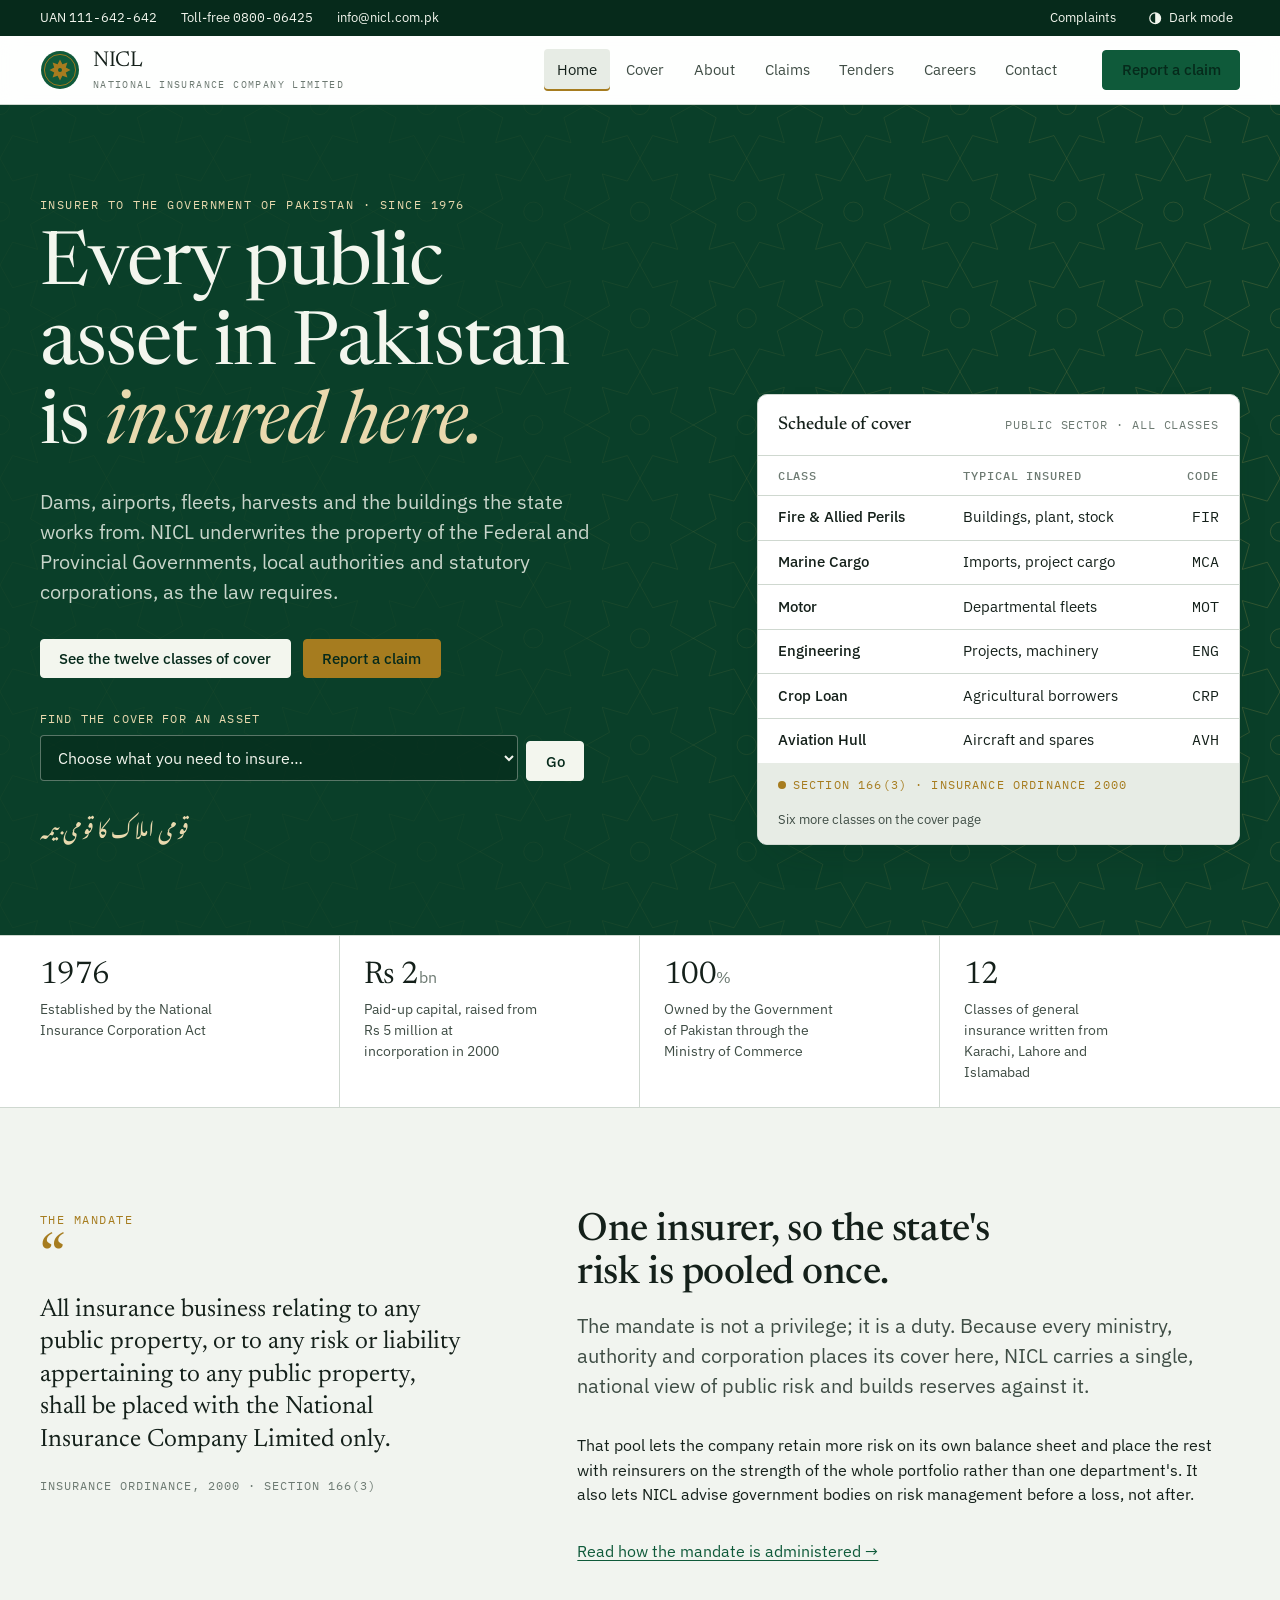
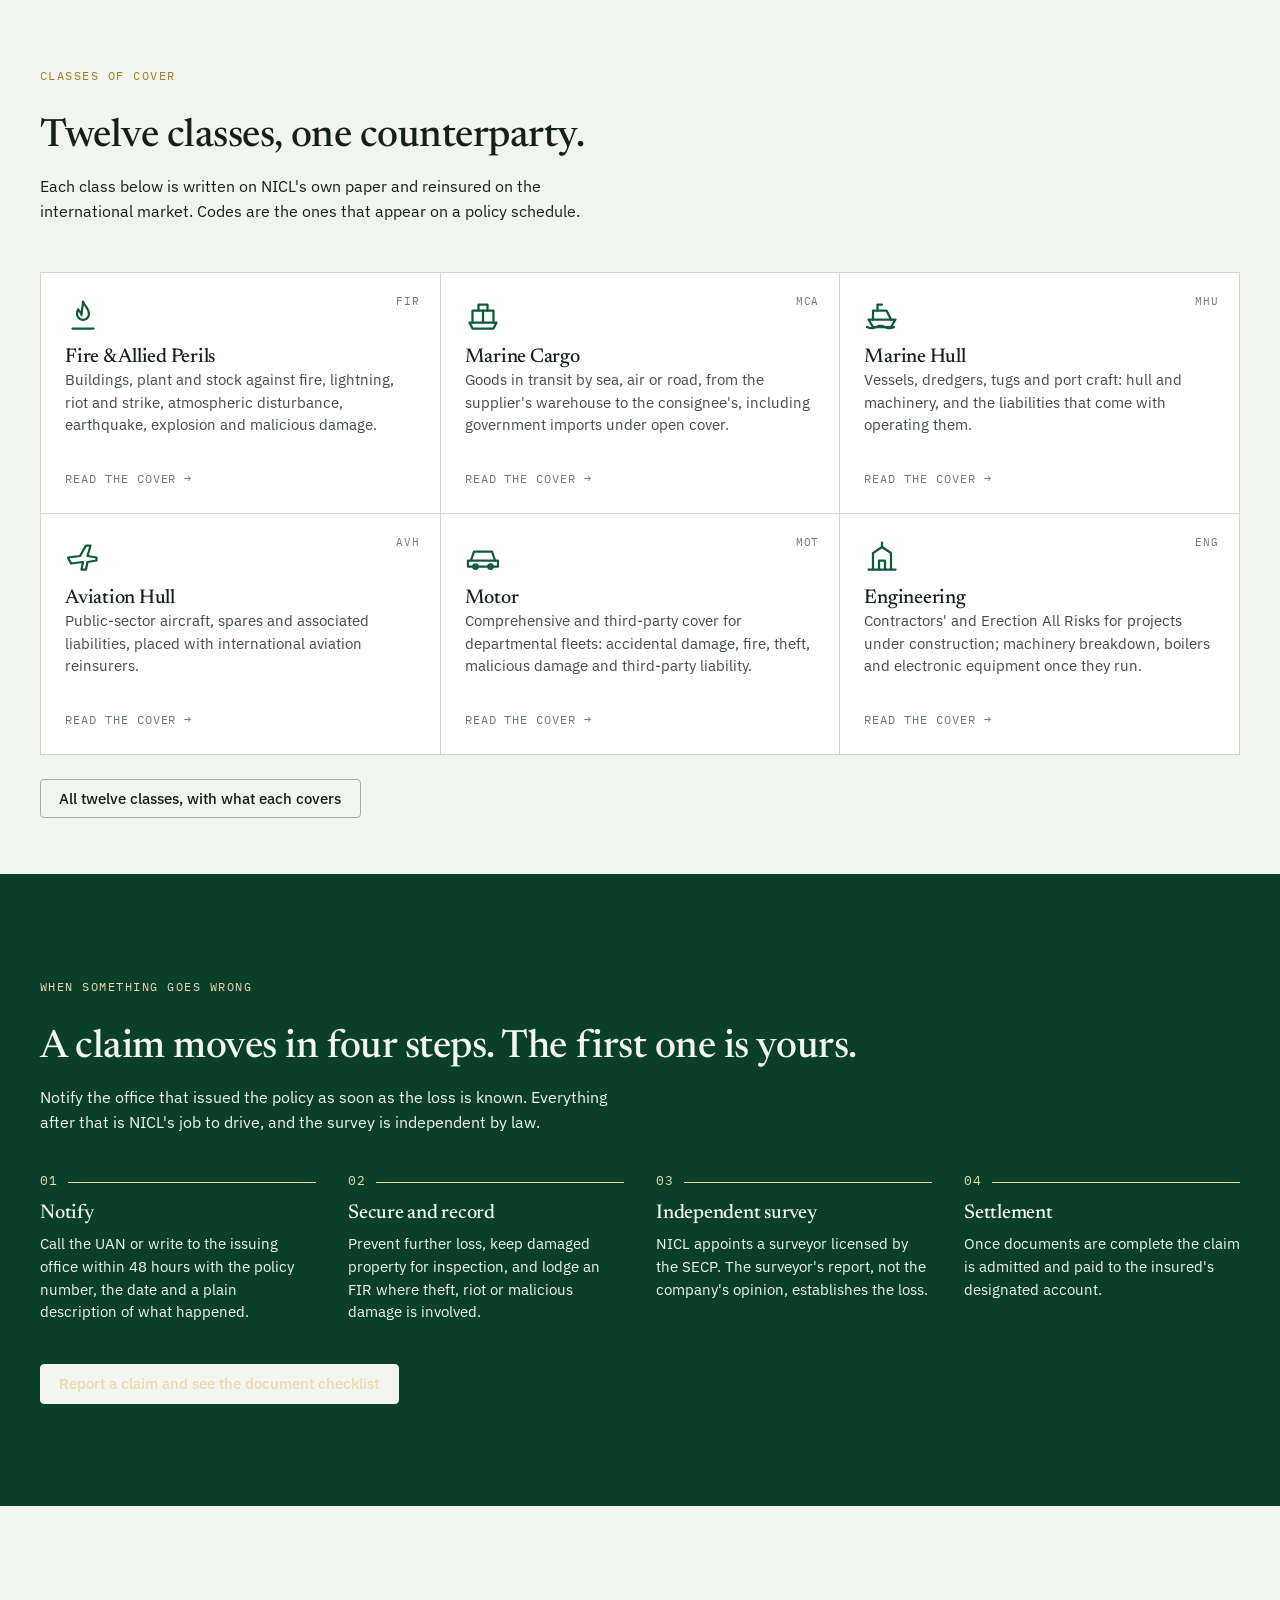
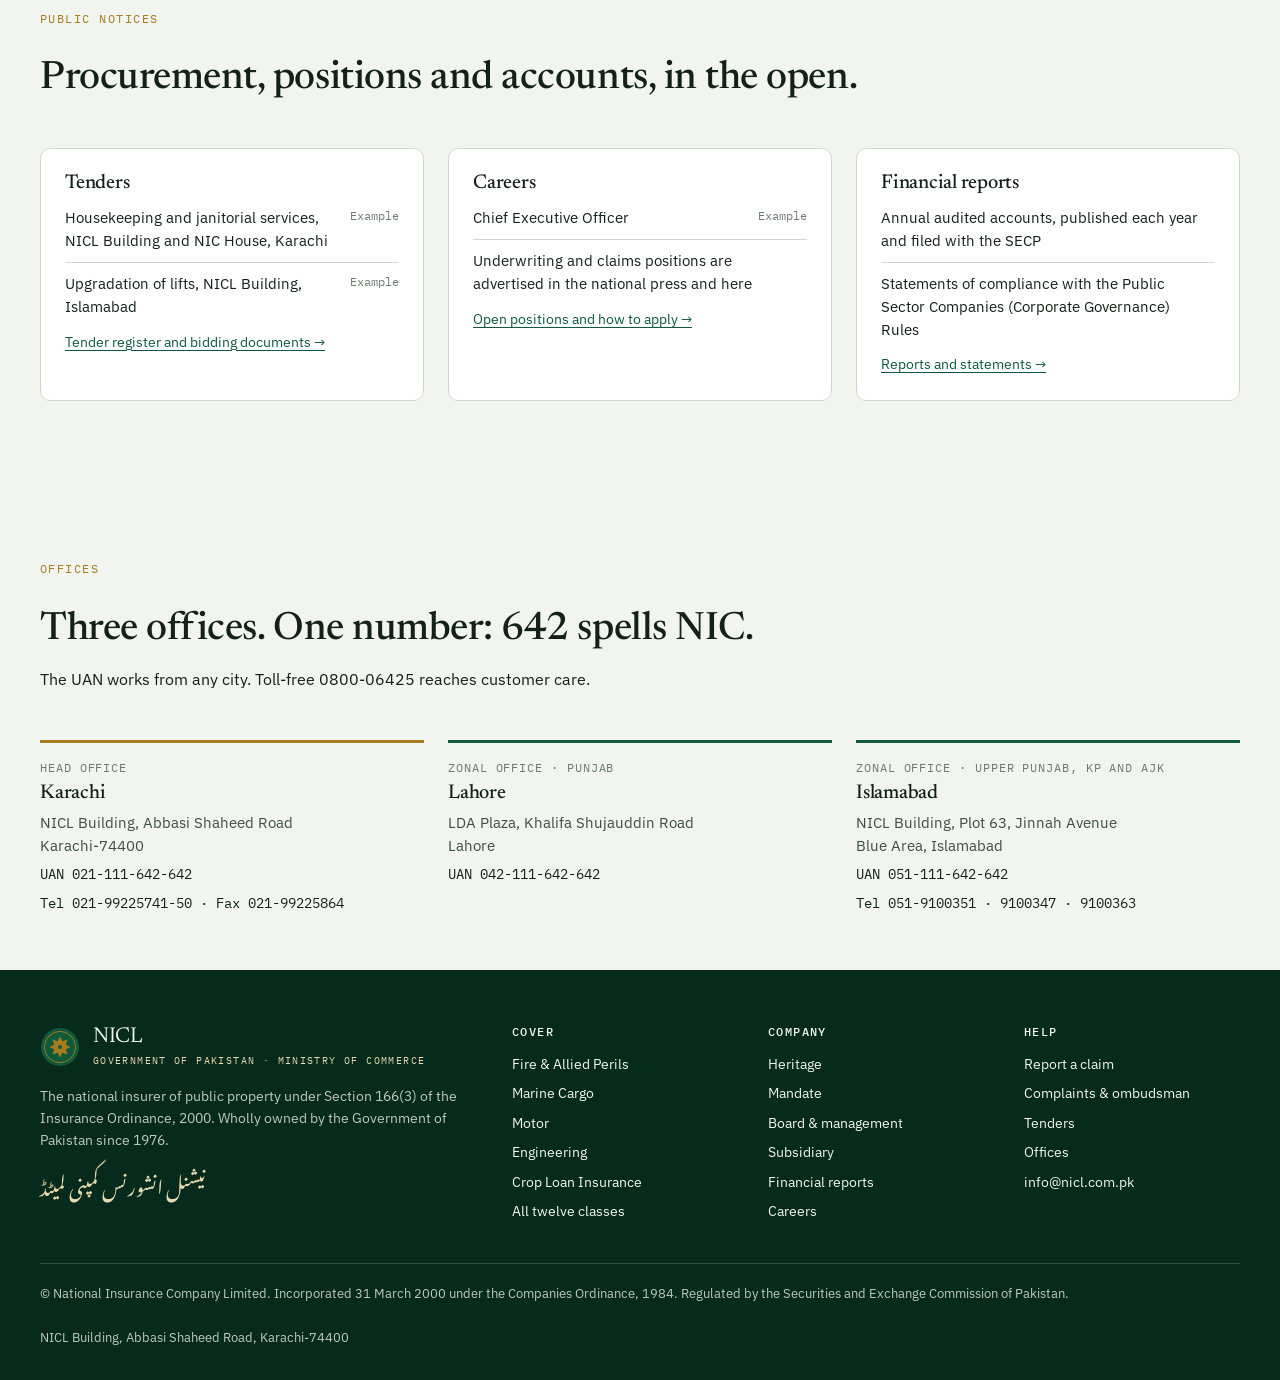
==== commit 0aa39e86: "Brand mark, clean URLs, social preview, sitemap, robots and a 404 page - A proposed NICL mark: a sta" ====
--- a/index.html
+++ b/index.html
@@ -6,9 +6,22 @@
 <title>NICL · National Insurance Company Limited</title>
 <meta name="description" content="The national insurer of public property in Pakistan. Twelve classes of general insurance for federal and provincial governments, local authorities and statutory corporations.">
 <meta name="theme-color" content="#0a3f29">
-<link rel="icon" href="data:image/svg+xml,%3Csvg xmlns='http://www.w3.org/2000/svg' viewBox='0 0 40 40'%3E%3Cpath d='M20 2 4 8v12c0 9 7 15 16 18 9-3 16-9 16-18V8Z' fill='%230f5a3a'/%3E%3Cpath d='M20 12.5l2.1 4.6 5 .5-3.8 3.4 1.1 4.9L20 23.4l-4.4 2.5 1.1-4.9-3.8-3.4 5-.5Z' fill='%23d6b25a'/%3E%3C/svg%3E">
+<link rel="icon" href="/assets/favicon.svg" type="image/svg+xml">
+<link rel="canonical" href="https://nicl-website.vercel.app/">
+<meta property="og:type" content="website">
+<meta property="og:site_name" content="NICL · National Insurance Company Limited">
+<meta property="og:title" content="NICL · National Insurance Company Limited">
+<meta property="og:description" content="The national insurer of public property in Pakistan. Twelve classes of general insurance for federal and provincial governments, local authorities and statutory corporations.">
+<meta property="og:url" content="https://nicl-website.vercel.app/">
+<meta property="og:image" content="https://nicl-website.vercel.app/assets/og.png">
+<meta property="og:image:width" content="1200">
+<meta property="og:image:height" content="630">
+<meta name="twitter:card" content="summary_large_image">
+<script type="application/ld+json">
+{"@context":"https://schema.org","@type":"Organization","name":"National Insurance Company Limited","alternateName":"NICL","url":"https://nicl-website.vercel.app/","logo":"https://nicl-website.vercel.app/assets/logo-mark.svg","foundingDate":"1976","description":"The Government of Pakistan's insurer of public property under Section 166(3) of the Insurance Ordinance, 2000.","address":{"@type":"PostalAddress","streetAddress":"NICL Building, Abbasi Shaheed Road","addressLocality":"Karachi","postalCode":"74400","addressRegion":"Sindh","addressCountry":"PK"},"telephone":"+92-21-111-642-642","email":"info@nicl.com.pk","contactPoint":[{"@type":"ContactPoint","contactType":"customer service","telephone":"0800-06425","areaServed":"PK","availableLanguage":["en","ur"]}],"parentOrganization":{"@type":"GovernmentOrganization","name":"Ministry of Commerce, Government of Pakistan"}}
+</script>
 <link rel="preconnect" href="https://fonts.googleapis.com"><link rel="preconnect" href="https://fonts.gstatic.com" crossorigin><link rel="stylesheet" href="https://fonts.googleapis.com/css2?family=Newsreader:ital,opsz,wght@0,6..72,400;0,6..72,500;1,6..72,400&family=IBM+Plex+Sans:wght@400;500;600&family=IBM+Plex+Mono:wght@400;500&family=Noto+Nastaliq+Urdu:wght@400&display=swap">
-<link rel="stylesheet" href="assets/site.css">
+<link rel="stylesheet" href="/assets/site.css">
 </head>
 <body>
 <a class="skip" href="#main">Skip to content</a>
@@ -17,14 +30,14 @@
   <span>Toll-free <a class="num" href="#contact-numbers">0800-06425</a></span>
   <a href="mailto:info@nicl.com.pk">info@nicl.com.pk</a>
   <span class="spacer"></span>
-  <a href="complaints.html">Complaints</a>
+  <a href="/complaints">Complaints</a>
   <button class="theme-btn" type="button" data-theme-toggle aria-pressed="false"><svg viewBox="0 0 16 16" aria-hidden="true"><circle cx="8" cy="8" r="6" fill="none" stroke="currentColor" stroke-width="1.4"/><path d="M8 2a6 6 0 0 1 0 12Z" fill="currentColor"/></svg><span>Dark mode</span></button>
 </div></div>
 <header class="header"><div class="wrap">
-  <a class="brand" href="index.html" aria-label="NICL home"><svg viewBox="0 0 40 40" aria-hidden="true" focusable="false"><path d="M20 2 4 8v12c0 9 7 15 16 18 9-3 16-9 16-18V8Z" fill="var(--green)"/><path d="M20 6.5 8 11v9c0 7 5.2 11.6 12 14.2C26.8 31.6 32 27 32 20v-9Z" fill="none" stroke="var(--brass)" stroke-width="1.2"/><path d="M20 12.5l2.1 4.6 5 .5-3.8 3.4 1.1 4.9L20 23.4l-4.4 2.5 1.1-4.9-3.8-3.4 5-.5Z" fill="var(--brass)"/></svg><span><span class="brand-name">NICL</span><span class="brand-sub">National Insurance Company Limited</span></span></a>
+  <a class="brand" href="/" aria-label="NICL home"><svg viewBox="0 0 40 40" aria-hidden="true" focusable="false"><circle cx="20" cy="20" r="19" fill="var(--green)"/><circle cx="20" cy="20" r="15.6" fill="none" stroke="var(--brass)" stroke-width=".9"/><path d="M20.00 9.50 L22.41 14.18 L27.42 12.58 L25.82 17.59 L30.50 20.00 L25.82 22.41 L27.42 27.42 L22.41 25.82 L20.00 30.50 L17.59 25.82 L12.58 27.42 L14.18 22.41 L9.50 20.00 L14.18 17.59 L12.58 12.58 L17.59 14.18Z" fill="var(--brass)"/><circle cx="20" cy="20" r="2" fill="var(--green)"/></svg><span><span class="brand-name">NICL</span><span class="brand-sub">National Insurance Company Limited</span></span></a>
   <button class="menu-btn" type="button" aria-expanded="false" aria-controls="site-nav">Menu</button>
-  <nav class="nav" id="site-nav" aria-label="Primary"><ul><li><a href="index.html" aria-current="page">Home</a></li><li><a href="cover.html">Cover</a></li><li><a href="about.html">About</a></li><li><a href="claims.html">Claims</a></li><li><a href="tenders.html">Tenders</a></li><li><a href="careers.html">Careers</a></li><li><a href="contact.html">Contact</a></li></ul></nav>
-  <a class="btn btn--primary cta" href="claims.html">Report a claim</a>
+  <nav class="nav" id="site-nav" aria-label="Primary"><ul><li><a href="/" aria-current="page">Home</a></li><li><a href="/cover">Cover</a></li><li><a href="/about">About</a></li><li><a href="/claims">Claims</a></li><li><a href="/tenders">Tenders</a></li><li><a href="/careers">Careers</a></li><li><a href="/contact">Contact</a></li></ul></nav>
+  <a class="btn btn--primary cta" href="/claims">Report a claim</a>
 </div></header>
 <main id="main">
 
@@ -36,15 +49,15 @@
       <h1 id="hero-title" class="rise">Every public asset in Pakistan is <em>insured here.</em></h1>
       <p class="lede rise">Dams, airports, fleets, harvests and the buildings the state works from. NICL underwrites the property of the Federal and Provincial Governments, local authorities and statutory corporations, as the law requires.</p>
       <div class="hero-actions rise">
-        <a class="btn btn--light" href="cover.html">See the twelve classes of cover</a>
-        <a class="btn btn--brass" href="claims.html">Report a claim</a>
-      </div>
-      <form class="finder" id="finder" action="cover.html">
+        <a class="btn btn--light" href="/cover">See the twelve classes of cover</a>
+        <a class="btn btn--brass" href="/claims">Report a claim</a>
+      </div>
+      <form class="finder" id="finder" action="/cover">
         <div>
           <label for="finder-select">Find the cover for an asset</label>
           <select id="finder-select" name="class">
             <option value="">Choose what you need to insure…</option>
-            <option value="cover.html#fire">Fire & Allied Perils</option><option value="cover.html#marine-cargo">Marine Cargo</option><option value="cover.html#marine-hull">Marine Hull</option><option value="cover.html#aviation">Aviation Hull</option><option value="cover.html#motor">Motor</option><option value="cover.html#engineering">Engineering</option><option value="cover.html#crop">Crop Loan Insurance</option><option value="cover.html#surety">Credit Risk & Suretyship</option><option value="cover.html#liability">Liability</option><option value="cover.html#workers">Workers' Compensation</option><option value="cover.html#health">Accident & Health</option><option value="cover.html#travel">Travel</option>
+            <option value="/cover#fire">Fire & Allied Perils</option><option value="/cover#marine-cargo">Marine Cargo</option><option value="/cover#marine-hull">Marine Hull</option><option value="/cover#aviation">Aviation Hull</option><option value="/cover#motor">Motor</option><option value="/cover#engineering">Engineering</option><option value="/cover#crop">Crop Loan Insurance</option><option value="/cover#surety">Credit Risk & Suretyship</option><option value="/cover#liability">Liability</option><option value="/cover#workers">Workers' Compensation</option><option value="/cover#health">Accident & Health</option><option value="/cover#travel">Travel</option>
           </select>
         </div>
         <button class="btn btn--light" type="submit">Go</button>
@@ -56,12 +69,12 @@
       <table>
         <thead><tr><th scope="col">Class</th><th scope="col">Typical insured</th><th scope="col">Code</th></tr></thead>
         <tbody>
-          <tr><td><a href="cover.html#fire">Fire &amp; Allied Perils</a></td><td>Buildings, plant, stock</td><td class="num">FIR</td></tr>
-          <tr><td><a href="cover.html#marine-cargo">Marine Cargo</a></td><td>Imports, project cargo</td><td class="num">MCA</td></tr>
-          <tr><td><a href="cover.html#motor">Motor</a></td><td>Departmental fleets</td><td class="num">MOT</td></tr>
-          <tr><td><a href="cover.html#engineering">Engineering</a></td><td>Projects, machinery</td><td class="num">ENG</td></tr>
-          <tr><td><a href="cover.html#crop">Crop Loan</a></td><td>Agricultural borrowers</td><td class="num">CRP</td></tr>
-          <tr><td><a href="cover.html#aviation">Aviation Hull</a></td><td>Aircraft and spares</td><td class="num">AVH</td></tr>
+          <tr><td><a href="/cover#fire">Fire &amp; Allied Perils</a></td><td>Buildings, plant, stock</td><td class="num">FIR</td></tr>
+          <tr><td><a href="/cover#marine-cargo">Marine Cargo</a></td><td>Imports, project cargo</td><td class="num">MCA</td></tr>
+          <tr><td><a href="/cover#motor">Motor</a></td><td>Departmental fleets</td><td class="num">MOT</td></tr>
+          <tr><td><a href="/cover#engineering">Engineering</a></td><td>Projects, machinery</td><td class="num">ENG</td></tr>
+          <tr><td><a href="/cover#crop">Crop Loan</a></td><td>Agricultural borrowers</td><td class="num">CRP</td></tr>
+          <tr><td><a href="/cover#aviation">Aviation Hull</a></td><td>Aircraft and spares</td><td class="num">AVH</td></tr>
         </tbody>
       </table>
       <div class="schedule-foot"><span class="seal">Section 166(3) · Insurance Ordinance 2000</span><span>Six more classes on the cover page</span></div>
@@ -90,7 +103,7 @@
       <h2 id="mandate-title">One insurer, so the state's risk is pooled once.</h2>
       <p class="lede">The mandate is not a privilege; it is a duty. Because every ministry, authority and corporation places its cover here, NICL carries a single, national view of public risk and builds reserves against it.</p>
       <p>That pool lets the company retain more risk on its own balance sheet and place the rest with reinsurers on the strength of the whole portfolio rather than one department's. It also lets NICL advise government bodies on risk management before a loss, not after.</p>
-      <p><a href="about.html#mandate">Read how the mandate is administered →</a></p>
+      <p><a href="/about#mandate">Read how the mandate is administered →</a></p>
     </div>
   </div>
 </section>
@@ -103,44 +116,44 @@
       <p>Each class below is written on NICL's own paper and reinsured on the international market. Codes are the ones that appear on a policy schedule.</p>
     </div>
     <div class="classes">
-      <a class="class" href="cover.html#fire">
+      <a class="class" href="/cover#fire">
   <span class="class-code num" aria-hidden="true">FIR</span>
   <span class="class-glyph"><svg viewBox="0 0 24 24"><path d="M12 3c1 3 4 4.5 4 8.5A4 4 0 0 1 8 11c0-1 .3-2 .8-2.8C9.5 10 11 10.5 11 12c0-3 1-6 1-9Z"/><path d="M5 21h14"/></svg></span>
   <span><h3>Fire &amp; Allied Perils</h3><p>Buildings, plant and stock against fire, lightning, riot and strike, atmospheric disturbance, earthquake, explosion and malicious damage.</p></span>
   <span class="class-more">Read the cover →</span>
 </a>
-<a class="class" href="cover.html#marine-cargo">
+<a class="class" href="/cover#marine-cargo">
   <span class="class-code num" aria-hidden="true">MCA</span>
   <span class="class-glyph"><svg viewBox="0 0 24 24"><path d="M3 17h18l-2 4H5Z"/><path d="M5 17V9h14v8"/><path d="M9 9V5h6v4"/><path d="M12 9v8"/></svg></span>
   <span><h3>Marine Cargo</h3><p>Goods in transit by sea, air or road, from the supplier's warehouse to the consignee's, including government imports under open cover.</p></span>
   <span class="class-more">Read the cover →</span>
 </a>
-<a class="class" href="cover.html#marine-hull">
+<a class="class" href="/cover#marine-hull">
   <span class="class-code num" aria-hidden="true">MHU</span>
   <span class="class-glyph"><svg viewBox="0 0 24 24"><path d="M3 15h18l-3 5H6Z"/><path d="M6 15V9h9l3 6"/><path d="M9 9V5h3"/><path d="M2 20c2 1 4 1 6 0s4-1 6 0 4 1 6 0"/></svg></span>
   <span><h3>Marine Hull</h3><p>Vessels, dredgers, tugs and port craft: hull and machinery, and the liabilities that come with operating them.</p></span>
   <span class="class-more">Read the cover →</span>
 </a>
-<a class="class" href="cover.html#aviation">
+<a class="class" href="/cover#aviation">
   <span class="class-code num" aria-hidden="true">AVH</span>
   <span class="class-glyph"><svg viewBox="0 0 24 24"><path d="M2 13l8-1 4-7h3l-2 7 6 1v2l-6 1-1 5h-3l1-5-8 1Z"/></svg></span>
   <span><h3>Aviation Hull</h3><p>Public-sector aircraft, spares and associated liabilities, placed with international aviation reinsurers.</p></span>
   <span class="class-more">Read the cover →</span>
 </a>
-<a class="class" href="cover.html#motor">
+<a class="class" href="/cover#motor">
   <span class="class-code num" aria-hidden="true">MOT</span>
   <span class="class-glyph"><svg viewBox="0 0 24 24"><path d="M4 15l2-6h12l2 6"/><path d="M2 15h20v4H2Z"/><circle cx="7" cy="19" r="1.5"/><circle cx="17" cy="19" r="1.5"/></svg></span>
   <span><h3>Motor</h3><p>Comprehensive and third-party cover for departmental fleets: accidental damage, fire, theft, malicious damage and third-party liability.</p></span>
   <span class="class-more">Read the cover →</span>
 </a>
-<a class="class" href="cover.html#engineering">
+<a class="class" href="/cover#engineering">
   <span class="class-code num" aria-hidden="true">ENG</span>
   <span class="class-glyph"><svg viewBox="0 0 24 24"><path d="M3 21h18"/><path d="M6 21V10l6-4 6 4v11"/><path d="M10 21v-6h4v6"/><path d="M12 3v3"/></svg></span>
   <span><h3>Engineering</h3><p>Contractors' and Erection All Risks for projects under construction; machinery breakdown, boilers and electronic equipment once they run.</p></span>
   <span class="class-more">Read the cover →</span>
 </a>
     </div>
-    <p style="margin-top:1.5rem"><a class="btn btn--ghost" href="cover.html">All twelve classes, with what each covers</a></p>
+    <p style="margin-top:1.5rem"><a class="btn btn--ghost" href="/cover">All twelve classes, with what each covers</a></p>
   </div>
 </section>
 
@@ -157,7 +170,7 @@
       <li><h3>Independent survey</h3><p>NICL appoints a surveyor licensed by the SECP. The surveyor's report, not the company's opinion, establishes the loss.</p></li>
       <li><h3>Settlement</h3><p>Once documents are complete the claim is admitted and paid to the insured's designated account.</p></li>
     </ol>
-    <p style="margin-top:2.5rem"><a class="btn btn--light" href="claims.html">Report a claim and see the document checklist</a></p>
+    <p style="margin-top:2.5rem"><a class="btn btn--light" href="/claims">Report a claim and see the document checklist</a></p>
   </div>
 </section>
 
@@ -174,7 +187,7 @@
           <li><span>Housekeeping and janitorial services, NICL Building and NIC House, Karachi</span><time>Example</time></li>
           <li><span>Upgradation of lifts, NICL Building, Islamabad</span><time>Example</time></li>
         </ul>
-        <a class="more" href="tenders.html">Tender register and bidding documents →</a>
+        <a class="more" href="/tenders">Tender register and bidding documents →</a>
       </div>
       <div class="notice">
         <h3>Careers</h3>
@@ -182,7 +195,7 @@
           <li><span>Chief Executive Officer</span><time>Example</time></li>
           <li><span>Underwriting and claims positions are advertised in the national press and here</span><time></time></li>
         </ul>
-        <a class="more" href="careers.html">Open positions and how to apply →</a>
+        <a class="more" href="/careers">Open positions and how to apply →</a>
       </div>
       <div class="notice">
         <h3>Financial reports</h3>
@@ -190,7 +203,7 @@
           <li><span>Annual audited accounts, published each year and filed with the SECP</span><time></time></li>
           <li><span>Statements of compliance with the Public Sector Companies (Corporate Governance) Rules</span><time></time></li>
         </ul>
-        <a class="more" href="about.html#reports">Reports and statements →</a>
+        <a class="more" href="/about#reports">Reports and statements →</a>
       </div>
     </div>
   </div>
@@ -215,31 +228,31 @@
 <footer class="footer"><div class="wrap">
   <div class="footer-grid">
     <div>
-      <a class="brand" href="index.html"><svg viewBox="0 0 40 40" aria-hidden="true" focusable="false"><path d="M20 2 4 8v12c0 9 7 15 16 18 9-3 16-9 16-18V8Z" fill="var(--green)"/><path d="M20 6.5 8 11v9c0 7 5.2 11.6 12 14.2C26.8 31.6 32 27 32 20v-9Z" fill="none" stroke="var(--brass)" stroke-width="1.2"/><path d="M20 12.5l2.1 4.6 5 .5-3.8 3.4 1.1 4.9L20 23.4l-4.4 2.5 1.1-4.9-3.8-3.4 5-.5Z" fill="var(--brass)"/></svg><span><span class="brand-name">NICL</span><span class="brand-sub">Government of Pakistan · Ministry of Commerce</span></span></a>
+      <a class="brand" href="/"><svg viewBox="0 0 40 40" aria-hidden="true" focusable="false"><circle cx="20" cy="20" r="19" fill="var(--green)"/><circle cx="20" cy="20" r="15.6" fill="none" stroke="var(--brass)" stroke-width=".9"/><path d="M20.00 9.50 L22.41 14.18 L27.42 12.58 L25.82 17.59 L30.50 20.00 L25.82 22.41 L27.42 27.42 L22.41 25.82 L20.00 30.50 L17.59 25.82 L12.58 27.42 L14.18 22.41 L9.50 20.00 L14.18 17.59 L12.58 12.58 L17.59 14.18Z" fill="var(--brass)"/><circle cx="20" cy="20" r="2" fill="var(--green)"/></svg><span><span class="brand-name">NICL</span><span class="brand-sub">Government of Pakistan · Ministry of Commerce</span></span></a>
       <p>The national insurer of public property under Section 166(3) of the Insurance Ordinance, 2000. Wholly owned by the Government of Pakistan since 1976.</p>
       <p class="urdu" lang="ur">نیشنل انشورنس کمپنی لمیٹڈ</p>
     </div>
     <div><h4>Cover</h4><ul>
-      <li><a href="cover.html#fire">Fire &amp; Allied Perils</a></li>
-      <li><a href="cover.html#marine-cargo">Marine Cargo</a></li>
-      <li><a href="cover.html#motor">Motor</a></li>
-      <li><a href="cover.html#engineering">Engineering</a></li>
-      <li><a href="cover.html#crop">Crop Loan Insurance</a></li>
-      <li><a href="cover.html">All twelve classes</a></li>
+      <li><a href="/cover#fire">Fire &amp; Allied Perils</a></li>
+      <li><a href="/cover#marine-cargo">Marine Cargo</a></li>
+      <li><a href="/cover#motor">Motor</a></li>
+      <li><a href="/cover#engineering">Engineering</a></li>
+      <li><a href="/cover#crop">Crop Loan Insurance</a></li>
+      <li><a href="/cover">All twelve classes</a></li>
     </ul></div>
     <div><h4>Company</h4><ul>
-      <li><a href="about.html#heritage">Heritage</a></li>
-      <li><a href="about.html#mandate">Mandate</a></li>
-      <li><a href="about.html#leadership">Board &amp; management</a></li>
-      <li><a href="about.html#subsidiary">Subsidiary</a></li>
-      <li><a href="about.html#reports">Financial reports</a></li>
-      <li><a href="careers.html">Careers</a></li>
+      <li><a href="/about#heritage">Heritage</a></li>
+      <li><a href="/about#mandate">Mandate</a></li>
+      <li><a href="/about#leadership">Board &amp; management</a></li>
+      <li><a href="/about#subsidiary">Subsidiary</a></li>
+      <li><a href="/about#reports">Financial reports</a></li>
+      <li><a href="/careers">Careers</a></li>
     </ul></div>
     <div><h4>Help</h4><ul>
-      <li><a href="claims.html">Report a claim</a></li>
-      <li><a href="complaints.html">Complaints &amp; ombudsman</a></li>
-      <li><a href="tenders.html">Tenders</a></li>
-      <li><a href="contact.html">Offices</a></li>
+      <li><a href="/claims">Report a claim</a></li>
+      <li><a href="/complaints">Complaints &amp; ombudsman</a></li>
+      <li><a href="/tenders">Tenders</a></li>
+      <li><a href="/contact">Offices</a></li>
       <li><a href="mailto:info@nicl.com.pk">info@nicl.com.pk</a></li>
     </ul></div>
   </div>
@@ -248,6 +261,6 @@
     <p>NICL Building, Abbasi Shaheed Road, Karachi-74400</p>
   </div>
 </div></footer>
-<script src="assets/site.js" defer></script>
+<script src="/assets/site.js" defer></script>
 </body>
 </html>
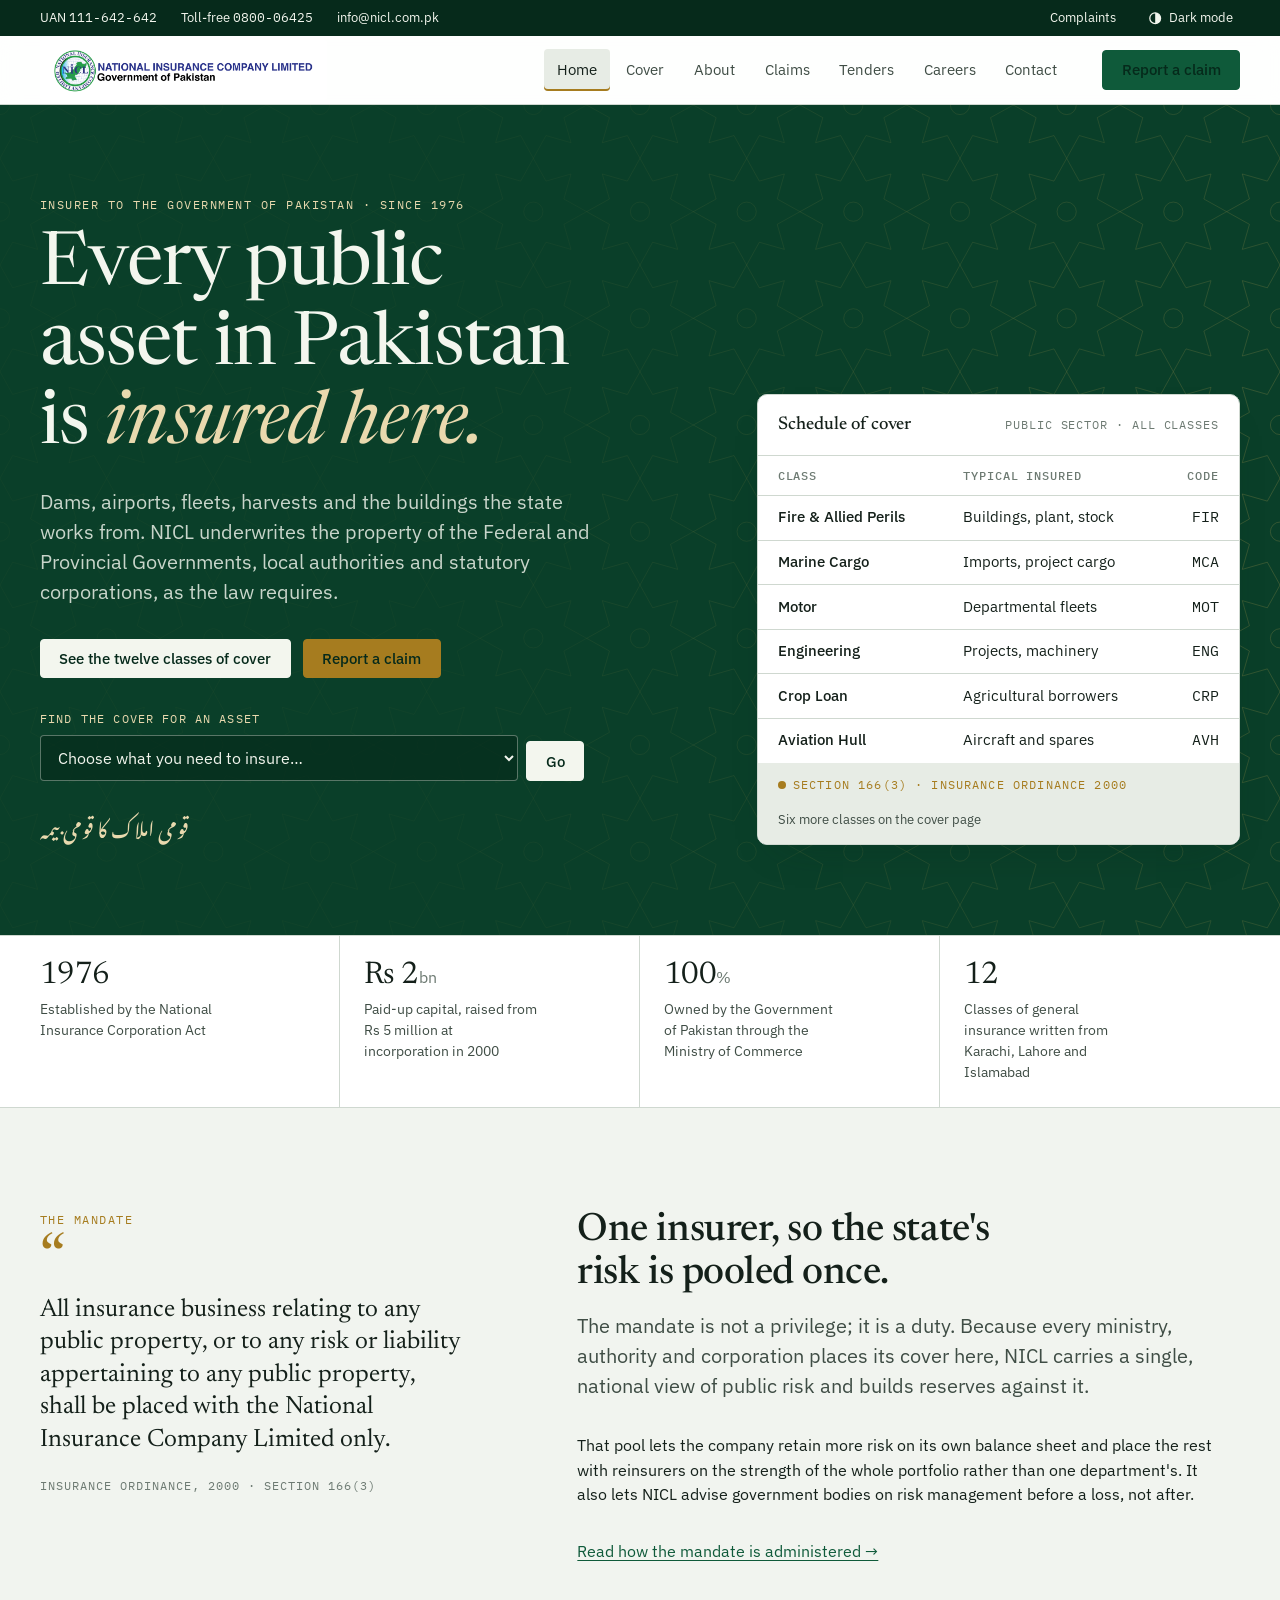
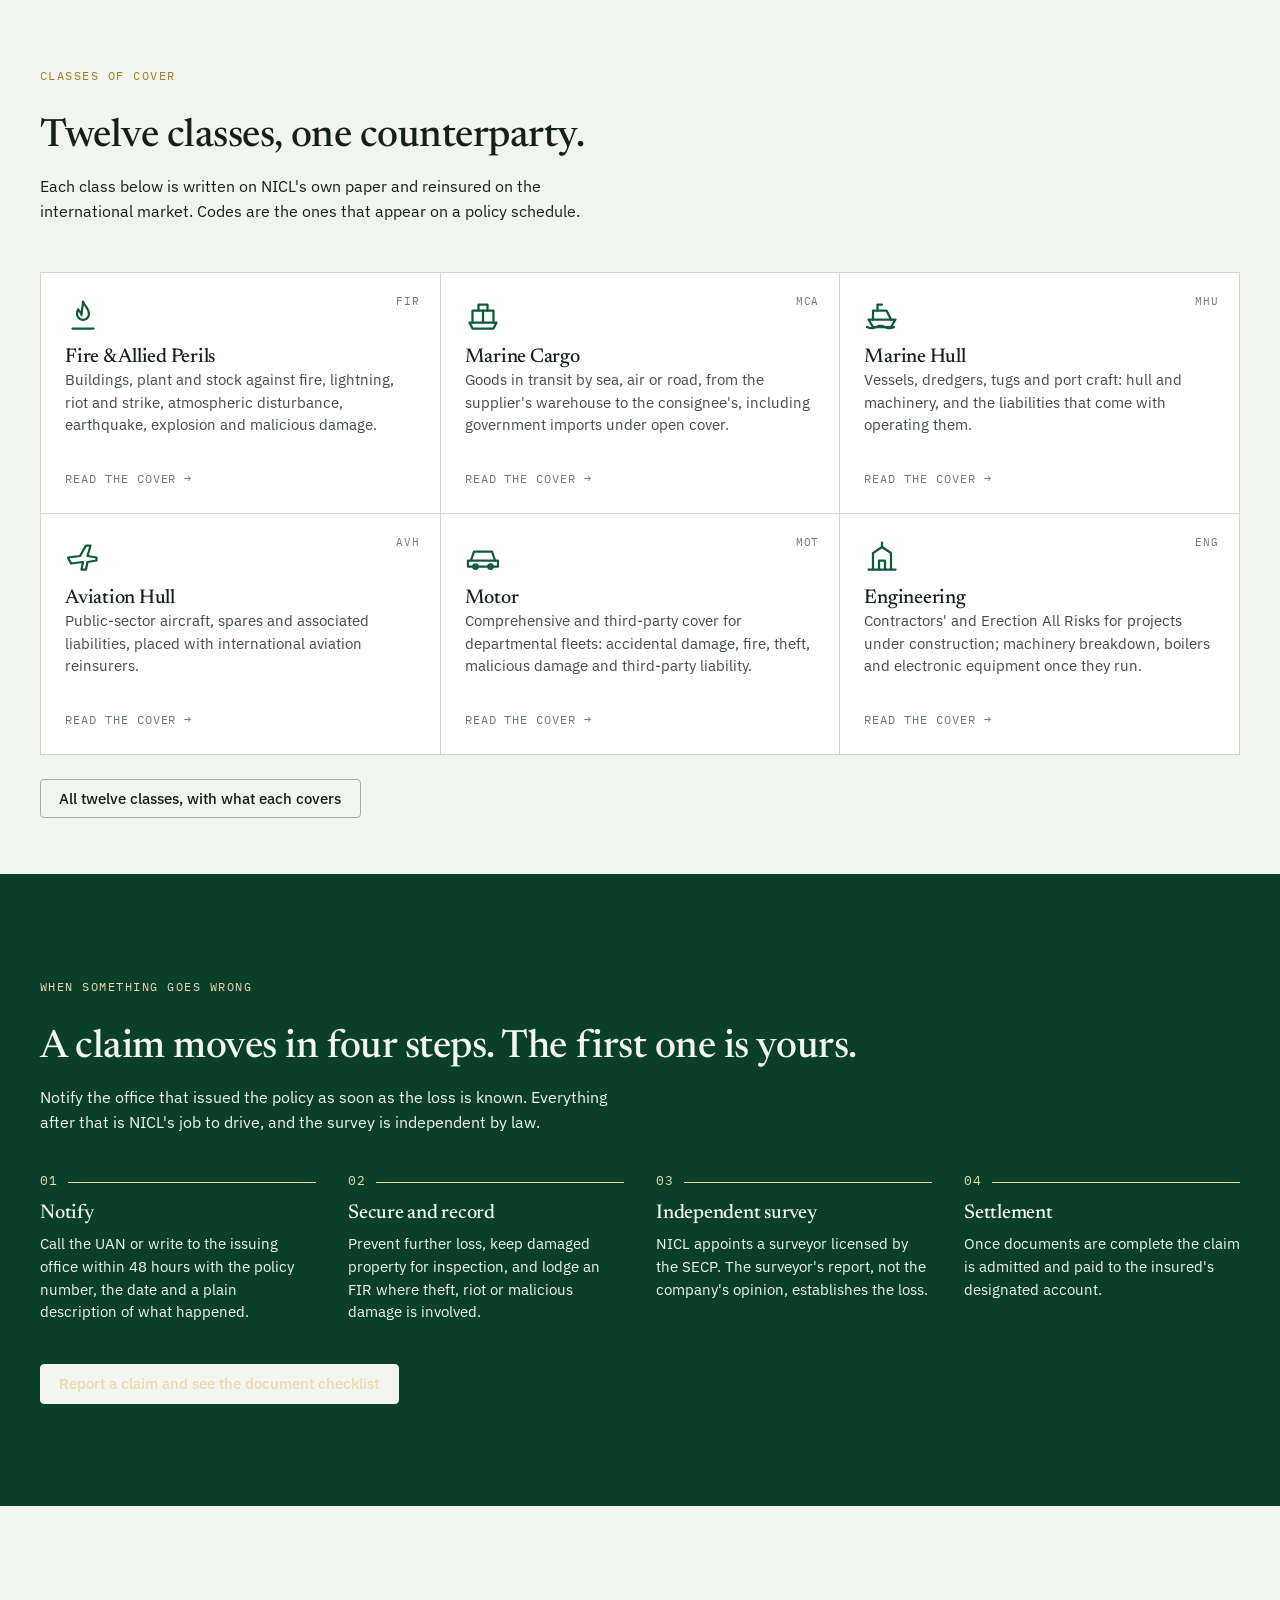
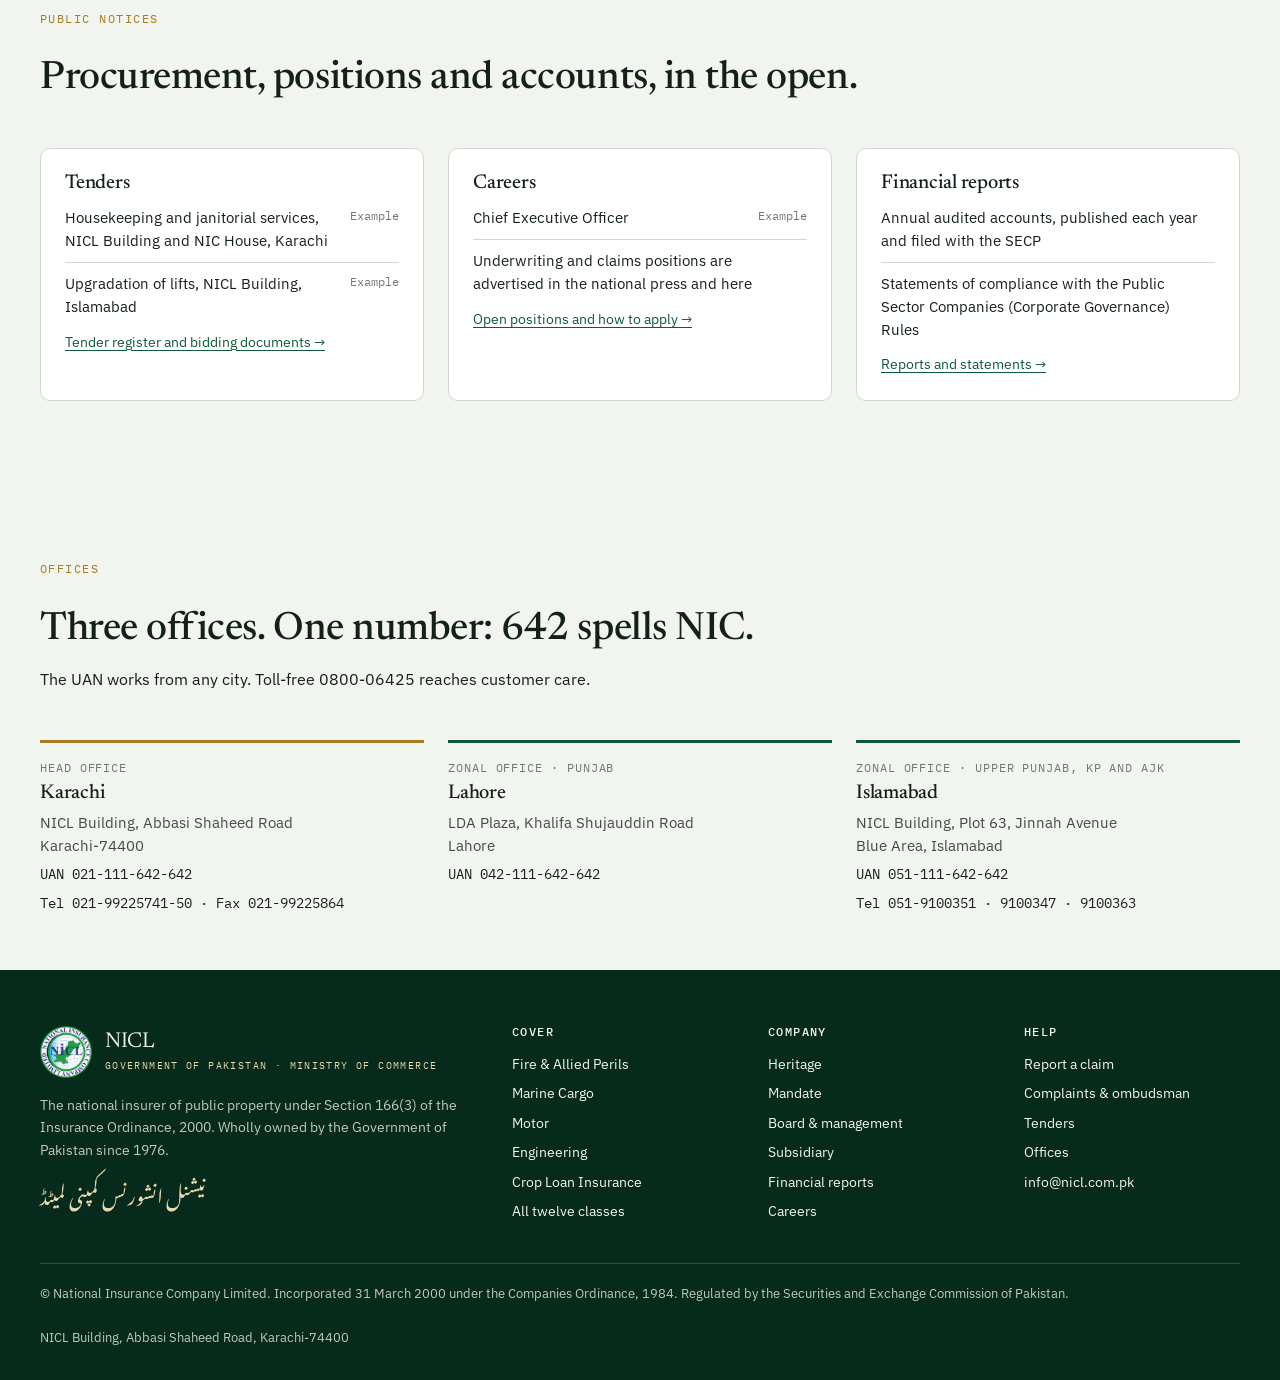
==== commit 58dc48c1: "Use NICL's official logo The client's lockup (assets/logo-nicl.png) now sits in the header on a whit" ====
--- a/index.html
+++ b/index.html
@@ -6,7 +6,8 @@
 <title>NICL · National Insurance Company Limited</title>
 <meta name="description" content="The national insurer of public property in Pakistan. Twelve classes of general insurance for federal and provincial governments, local authorities and statutory corporations.">
 <meta name="theme-color" content="#0a3f29">
-<link rel="icon" href="/assets/favicon.svg" type="image/svg+xml">
+<link rel="icon" href="/assets/logo-emblem.png" type="image/png">
+<link rel="apple-touch-icon" href="/assets/logo-emblem.png">
 <link rel="canonical" href="https://nicl-website.vercel.app/">
 <meta property="og:type" content="website">
 <meta property="og:site_name" content="NICL · National Insurance Company Limited">
@@ -18,7 +19,7 @@
 <meta property="og:image:height" content="630">
 <meta name="twitter:card" content="summary_large_image">
 <script type="application/ld+json">
-{"@context":"https://schema.org","@type":"Organization","name":"National Insurance Company Limited","alternateName":"NICL","url":"https://nicl-website.vercel.app/","logo":"https://nicl-website.vercel.app/assets/logo-mark.svg","foundingDate":"1976","description":"The Government of Pakistan's insurer of public property under Section 166(3) of the Insurance Ordinance, 2000.","address":{"@type":"PostalAddress","streetAddress":"NICL Building, Abbasi Shaheed Road","addressLocality":"Karachi","postalCode":"74400","addressRegion":"Sindh","addressCountry":"PK"},"telephone":"+92-21-111-642-642","email":"info@nicl.com.pk","contactPoint":[{"@type":"ContactPoint","contactType":"customer service","telephone":"0800-06425","areaServed":"PK","availableLanguage":["en","ur"]}],"parentOrganization":{"@type":"GovernmentOrganization","name":"Ministry of Commerce, Government of Pakistan"}}
+{"@context":"https://schema.org","@type":"Organization","name":"National Insurance Company Limited","alternateName":"NICL","url":"https://nicl-website.vercel.app/","logo":"https://nicl-website.vercel.app/assets/logo-nicl.png","foundingDate":"1976","description":"The Government of Pakistan's insurer of public property under Section 166(3) of the Insurance Ordinance, 2000.","address":{"@type":"PostalAddress","streetAddress":"NICL Building, Abbasi Shaheed Road","addressLocality":"Karachi","postalCode":"74400","addressRegion":"Sindh","addressCountry":"PK"},"telephone":"+92-21-111-642-642","email":"info@nicl.com.pk","contactPoint":[{"@type":"ContactPoint","contactType":"customer service","telephone":"0800-06425","areaServed":"PK","availableLanguage":["en","ur"]}],"parentOrganization":{"@type":"GovernmentOrganization","name":"Ministry of Commerce, Government of Pakistan"}}
 </script>
 <link rel="preconnect" href="https://fonts.googleapis.com"><link rel="preconnect" href="https://fonts.gstatic.com" crossorigin><link rel="stylesheet" href="https://fonts.googleapis.com/css2?family=Newsreader:ital,opsz,wght@0,6..72,400;0,6..72,500;1,6..72,400&family=IBM+Plex+Sans:wght@400;500;600&family=IBM+Plex+Mono:wght@400;500&family=Noto+Nastaliq+Urdu:wght@400&display=swap">
 <link rel="stylesheet" href="/assets/site.css">
@@ -34,7 +35,7 @@
   <button class="theme-btn" type="button" data-theme-toggle aria-pressed="false"><svg viewBox="0 0 16 16" aria-hidden="true"><circle cx="8" cy="8" r="6" fill="none" stroke="currentColor" stroke-width="1.4"/><path d="M8 2a6 6 0 0 1 0 12Z" fill="currentColor"/></svg><span>Dark mode</span></button>
 </div></div>
 <header class="header"><div class="wrap">
-  <a class="brand" href="/" aria-label="NICL home"><svg viewBox="0 0 40 40" aria-hidden="true" focusable="false"><circle cx="20" cy="20" r="19" fill="var(--green)"/><circle cx="20" cy="20" r="15.6" fill="none" stroke="var(--brass)" stroke-width=".9"/><path d="M20.00 9.50 L22.41 14.18 L27.42 12.58 L25.82 17.59 L30.50 20.00 L25.82 22.41 L27.42 27.42 L22.41 25.82 L20.00 30.50 L17.59 25.82 L12.58 27.42 L14.18 22.41 L9.50 20.00 L14.18 17.59 L12.58 12.58 L17.59 14.18Z" fill="var(--brass)"/><circle cx="20" cy="20" r="2" fill="var(--green)"/></svg><span><span class="brand-name">NICL</span><span class="brand-sub">National Insurance Company Limited</span></span></a>
+  <a class="brand" href="/" aria-label="NICL home"><img class="brand-lockup" src="/assets/logo-nicl.png" alt="NICL — National Insurance Company Limited, Government of Pakistan" width="3682" height="671" decoding="async" fetchpriority="high"><span class="brand-compact"><img class="brand-emblem" src="/assets/logo-emblem.png" alt="" width="578" height="578" decoding="async"><span><span class="brand-name">NICL</span><span class="brand-sub">National Insurance Company Limited</span></span></span></a>
   <button class="menu-btn" type="button" aria-expanded="false" aria-controls="site-nav">Menu</button>
   <nav class="nav" id="site-nav" aria-label="Primary"><ul><li><a href="/" aria-current="page">Home</a></li><li><a href="/cover">Cover</a></li><li><a href="/about">About</a></li><li><a href="/claims">Claims</a></li><li><a href="/tenders">Tenders</a></li><li><a href="/careers">Careers</a></li><li><a href="/contact">Contact</a></li></ul></nav>
   <a class="btn btn--primary cta" href="/claims">Report a claim</a>
@@ -228,7 +229,7 @@
 <footer class="footer"><div class="wrap">
   <div class="footer-grid">
     <div>
-      <a class="brand" href="/"><svg viewBox="0 0 40 40" aria-hidden="true" focusable="false"><circle cx="20" cy="20" r="19" fill="var(--green)"/><circle cx="20" cy="20" r="15.6" fill="none" stroke="var(--brass)" stroke-width=".9"/><path d="M20.00 9.50 L22.41 14.18 L27.42 12.58 L25.82 17.59 L30.50 20.00 L25.82 22.41 L27.42 27.42 L22.41 25.82 L20.00 30.50 L17.59 25.82 L12.58 27.42 L14.18 22.41 L9.50 20.00 L14.18 17.59 L12.58 12.58 L17.59 14.18Z" fill="var(--brass)"/><circle cx="20" cy="20" r="2" fill="var(--green)"/></svg><span><span class="brand-name">NICL</span><span class="brand-sub">Government of Pakistan · Ministry of Commerce</span></span></a>
+      <a class="brand" href="/"><img class="brand-emblem" src="/assets/logo-emblem.png" alt="" width="578" height="578" loading="lazy" decoding="async"><span><span class="brand-name">NICL</span><span class="brand-sub">Government of Pakistan · Ministry of Commerce</span></span></a>
       <p>The national insurer of public property under Section 166(3) of the Insurance Ordinance, 2000. Wholly owned by the Government of Pakistan since 1976.</p>
       <p class="urdu" lang="ur">نیشنل انشورنس کمپنی لمیٹڈ</p>
     </div>
--- a/assets/site.css
+++ b/assets/site.css
@@ -74,7 +74,7 @@
     --green-ink: #07271a;
     --green-tint: #173627;
     --brass: #d6b25a;
-    --brass-soft: #4a3d1c;
+    --brass-soft: #e3cc8e;
     --on-green: #eef3ea;
     --ok: #6fcf97;
     --warn: #e0b04a;
@@ -97,7 +97,7 @@
   --green-ink: #07271a;
   --green-tint: #173627;
   --brass: #d6b25a;
-  --brass-soft: #4a3d1c;
+  --brass-soft: #e3cc8e;
   --on-green: #eef3ea;
   --ok: #6fcf97;
   --warn: #e0b04a;
@@ -201,9 +201,21 @@
 }
 .header .wrap { display: flex; align-items: center; gap: 1.5rem; min-height: 4.25rem; }
 .brand { display: flex; align-items: center; gap: .8rem; text-decoration: none; color: var(--ink); }
-.brand svg { width: 2.5rem; height: 2.5rem; flex: none; }
+/* The official lockup is blue-and-black artwork on a transparent ground, so
+   it sits on a white plate that disappears in the light theme and reads as a
+   seal in the dark one. */
+.brand-lockup { height: 3.75rem; width: auto; display: block; background: #fff; padding: .35rem .6rem; border-radius: var(--radius); }
+.brand-emblem { width: 3.25rem; height: auto; flex: none; }
+.brand-compact { display: none; align-items: center; gap: .7rem; }
 .brand-name { font-family: var(--font-display); font-size: 1.35rem; line-height: 1; letter-spacing: -.01em; }
 .brand-sub { display: block; font-family: var(--font-mono); font-size: .62rem; letter-spacing: .14em; text-transform: uppercase; color: var(--ink-3); margin-top: .3rem; }
+/* Below tablet width the lockup's caption would be unreadable, so the header
+   shows the emblem with the name set in the site's own type instead. */
+@media (max-width: 640px) {
+  .header .brand-lockup { display: none; }
+  .header .brand-compact { display: flex; }
+  .header .brand-emblem { width: 2.75rem; }
+}
 .nav { margin-left: auto; }
 .nav ul { list-style: none; margin: 0; padding: 0; display: flex; gap: .25rem; }
 .nav a {
